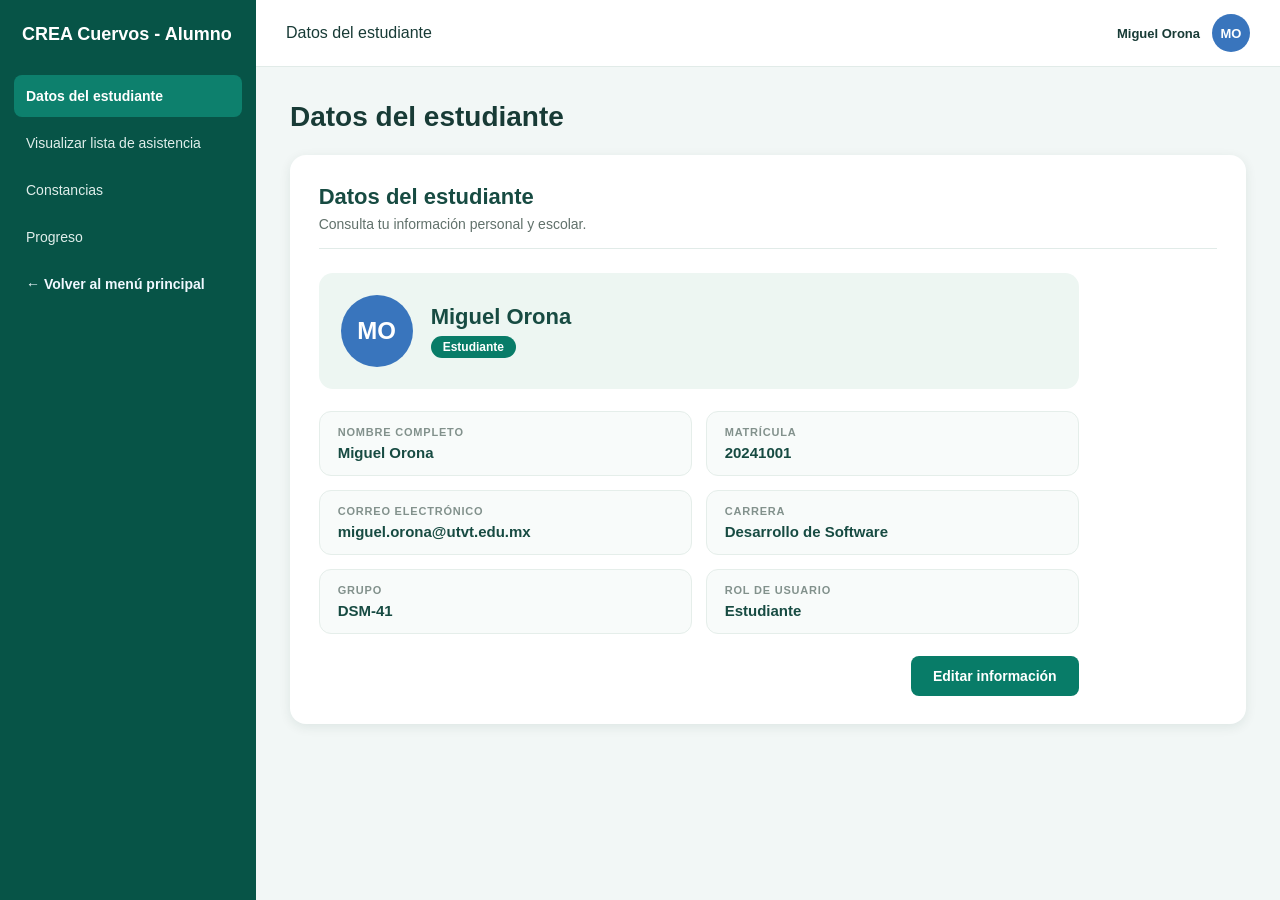
==== alumno.html @ 3f690970 "Division de paginas para informacion y datos" ====
<!doctype html>
<html lang="es">
  <head>
    <meta charset="utf-8"/>
    <meta content="width=device-width, initial-scale=1.0" name="viewport"/>
    <title>CREA Cuervos - Estudiante</title>
    <link href="style.css" rel="stylesheet"/>
  </head>
  <body>
    <div class="contenedor">
      <aside class="sidebar">
        <div class="logo">
          <span>CREA Cuervos - Alumno</span>
        </div>
        <nav>
          <a class="opcion activa" data-titulo="Datos de usuario" href="#">Datos del estudiante</a>
          <a class="opcion" data-titulo="Visualizar lista de asistencia" href="#">Visualizar lista de asistencia</a>
          <details>
            <summary>Constancias</summary>
            <div class="subopciones">
              <a class="opcion" data-titulo="Ver mis constancias" href="#">Ver mis constancias</a>
            </div>
          </details>
          <details>
            <summary>Progreso</summary>
            <div class="subopciones">
              <a class="opcion" data-titulo="Taller actual y avance" href="#">Taller actual y avance</a>
            </div>
          </details>
          <details>
            <summary><a style="text-decoration: none; color: aliceblue;" href="indexMenu.html"><b>← Volver al menú principal</b> </a></summary>
          </details>
          
        </nav>
      </aside>
      <main class="principal">
        <header class="barra-superior">
          <span id="seccion">Datos del estudiante</span>
          <div class="usuario">
            <span>Miguel Orona</span>
            <div class="avatar">MO</div>
          </div>
        </header>
        <section class="contenido">
          <h1 id="titulo">Datos del estudiante</h1>
          <div class="tarjeta" id="tarjeta-datos-de-usuario" style="display: block;">
            <div class="encabezado-tarjeta">
              <h2>Datos del estudiante</h2>
              <p>Consulta tu información personal y escolar.</p>
            </div>
            <div class="perfil-usuario">
              <div class="perfil-encabezado">
                <div class="avatar-usuario">MO</div>
                <div>
                  <h3>Miguel Orona</h3>
                  <span>Estudiante</span>
                </div>
              </div>
              <div class="datos-usuario">
                <div class="dato">
                  <label>Nombre completo</label>
                  <p>Miguel Orona</p>
                </div>
                <div class="dato">
                  <label>Matrícula</label>
                  <p>20241001</p>
                </div>
                <div class="dato">
                  <label>Correo electrónico</label>
                  <p>miguel.orona@utvt.edu.mx</p>
                </div>
                <div class="dato">
                  <label>Carrera</label>
                  <p>Desarrollo de Software</p>
                </div>
                <div class="dato">
                  <label>Grupo</label>
                  <p>DSM-41</p>
                </div>
                <div class="dato">
                  <label>Rol de usuario</label>
                  <p>Estudiante</p>
                </div>
              </div>
              <div class="acciones-perfil">
                <button class="btn-editar-perfil">Editar información</button>
              </div>
            </div>
          </div>
          <div class="tarjeta" id="tarjeta-visualizar-lista-de-asistencia" style="display: none;">
            <div class="encabezado-tarjeta">
              <h2>Mi asistencia</h2>
              <p>Consulta tu registro de asistencia al taller.</p>
            </div>
            <div class="resumen-asistencia">
              <div>
                <span>Asistencia general</span>
                <strong>85%</strong>
              </div>
              <div class="barra-progreso">
                <div style="width: 85%"></div>
              </div>
              <small>17 de 20 sesiones asistidas</small>
            </div>
            <h3>Registro de asistencia</h3>
            <div class="tabla-contenedor">
              <table class="tabla-estudiante">
                <thead>
                  <tr>
                    <th>Fecha</th>
                    <th>Estado</th>
                    <th>Porcentaje</th>
                  </tr>
                </thead>
                <tbody>
                  <tr>
                    <td>05/10/2026</td>
                    <td><span class="estado presente">Presente</span></td>
                    <td>100%</td>
                  </tr>
                  <tr>
                    <td>08/10/2026</td>
                    <td><span class="estado presente">Presente</span></td>
                    <td>100%</td>
                  </tr>
                  <tr>
                    <td>12/10/2026</td>
                    <td><span class="estado ausente">Ausente</span></td>
                    <td>0%</td>
                  </tr>
                  <tr>
                    <td>15/10/2026</td>
                    <td><span class="estado presente">Presente</span></td>
                    <td>100%</td>
                  </tr>
                  <tr>
                    <td>19/10/2026</td>
                    <td><span class="estado presente">Presente</span></td>
                    <td>100%</td>
                  </tr>
                </tbody>
              </table>
            </div>
          </div>
          <div class="tarjeta" id="tarjeta-ver-mis-constancias" style="display: none;">
            <div class="encabezado-tarjeta">
              <h2>Mis constancias</h2>
              <p>Consulta y gestiona las constancias que has obtenido.</p>
            </div>
            <div class="tabla-contenedor">
              <table class="tabla-estudiante">
                <thead>
                  <tr>
                    <th>Constancia</th>
                    <th>Cuatrimestre</th>
                    <th>Fecha de emisión</th>
                    <th>Acciones</th>
                  </tr>
                </thead>
                <tbody>
                  <tr>
                    <td>Introducción a la música</td>
                    <td>Primero</td>
                    <td>Marzo 2026</td>
                    <td>
                      <div class="acciones-constancia">
                        <button class="btn-ver" onclick="verConstancia('Introducción a la música', 'Primero', 'Marzo 2026')">
                          Ver
                        </button>
                        <button class="btn-imprimir" onclick="imprimirConstancia('Introducción a la música', 'Primero', 'Marzo 2026')">
                          Imprimir
                        </button>
                      </div>
                    </td>
                  </tr>
                  <tr>
                    <td>Fundamentos del dibujo</td>
                    <td>Primero</td>
                    <td>Abril 2026</td>
                    <td>
                      <div class="acciones-constancia">
                        <button class="btn-ver" onclick="verConstancia('Fundamentos del dibujo', 'Primero', 'Abril 2026')">
                          Ver
                        </button>
                        <button class="btn-imprimir" onclick="imprimirConstancia('Fundamentos del dibujo', 'Primero', 'Abril 2026')">
                          Imprimir
                        </button>
                      </div>
                    </td>
                  </tr>
                  <tr>
                    <td>Fotografía básica</td>
                    <td>Segundo</td>
                    <td>Agosto 2026</td>
                    <td>
                      <div class="acciones-constancia">
                        <button class="btn-ver" onclick="verConstancia('Fotografía básica', 'Segundo', 'Agosto 2026')">
                          Ver
                        </button>
                        <button class="btn-imprimir" onclick="imprimirConstancia('Fotografía básica', 'Segundo', 'Agosto 2026')">
                          Imprimir
                        </button>
                      </div>
                    </td>
                  </tr>
                </tbody>
              </table>
            </div>
          </div>
          <div class="tarjeta" id="tarjeta-taller-actual-y-avance" style="display: none;">
            <div class="encabezado-tarjeta">
              <h2>Mi taller y progreso</h2>
              <p>Consulta la información y el avance de tu taller actual.</p>
            </div>
            <div class="grid-progreso">
              <!-- TARJETA DEL TALLER -->
              <div class="tarjeta-progreso taller-principal">
                <div class="icono-progreso">🎨</div>
                <span class="etiqueta-taller">TALLER ACTUAL</span>
                <h3>Diseño y dibujo artístico</h3>
                <span class="estado presente">Inscrito</span>
              </div>
              <!-- TARJETA DEL INSTRUCTOR -->
              <div class="tarjeta-progreso">
                <div class="icono-progreso">👩‍🏫</div>
                <h3>Instructor</h3>
                <p>María González</p>
                <small>Responsable del taller</small>
              </div>
              <!-- TARJETA DEL HORARIO -->
              <div class="tarjeta-progreso">
                <div class="icono-progreso">🕒</div>
                <h3>Horario</h3>
                <p>Lunes y miércoles</p>
                <small>10:00 AM - 12:00 PM</small>
              </div>
              <!-- TARJETA DEL PERIODO -->
              <div class="tarjeta-progreso">
                <div class="icono-progreso">📅</div>
                <h3>Periodo</h3>
                <p>Septiembre - Diciembre</p>
                <small>2026</small>
              </div>
              <!-- TARJETA DE ASISTENCIA -->
              <div class="tarjeta-progreso tarjeta-asistencia">
                <div class="icono-progreso">📊</div>
                <h3>Porcentaje de asistencia</h3>
                <div class="porcentaje-grande">85%</div>
                <div class="barra-progreso">
                  <div style="width: 85%"></div>
                </div>
                <small>17 de 20 sesiones asistidas</small>
              </div>
              <!-- TARJETA DEL PROYECTO -->
              <div class="tarjeta-progreso tarjeta-proyecto">
                <div class="icono-progreso">📁</div>
                <h3>Proyecto final</h3>
                <p>Es necesario entregar un proyecto final para concluir el taller.</p>
                <span class="estado pendiente">Pendiente de entrega</span>
              </div>
            </div>
          </div>
        </section>
      </main>
    </div>
    <script>
      const opciones = document.querySelectorAll(".opcion");
      const titulo = document.getElementById("titulo");
      const seccion = document.getElementById("seccion");
      const tarjetas = document.querySelectorAll(".tarjeta");
      // convertir nombre de la seccion en un id para las tarjetas
      function convertirASlug(texto) {
        return texto
          .toLowerCase() // minusculas
          .normalize("NFD") // quitar acento
          .replace(/[\u0300-\u036f]/g, "") // quitar acento
          .replace(/[^a-z0-9]+/g, "-") // cambiar espacios por guiones
          .replace(/^-|-$/g, ""); // eliminar guion al final
      }
      // Detectar seleccion
      opciones.forEach((opcion) => {
        opcion.addEventListener("click", function (event) {
          event.preventDefault();
          // encontrar tarjeta seleccionada
          const nombre = this.dataset.titulo;
          const idTarjeta = "tarjeta-" + convertirASlug(nombre);
          // cambiar titulo a la tarjeta seleccionada
          titulo.textContent = nombre;
          seccion.textContent = nombre;
          // oculta todas las tarjetas
          tarjetas.forEach((tarjeta) => {
            tarjeta.style.display = "none";
          });
          // muestra solo la tarjeta seleccionada
          const tarjetaSeleccionada = document.getElementById(idTarjeta);
          if (tarjetaSeleccionada) {
            tarjetaSeleccionada.style.display = "block";
          }
          // cambiar color a la tarjeta seleccionada
          opciones.forEach((elemento) => elemento.classList.remove("activa"));
          this.classList.add("activa");
        });
      });
    </script>
  </body>
</html>
---- style.css ----
* {
      box-sizing: border-box;
      margin: 0;
      padding: 0;
      font-family: Arial, Helvetica, sans-serif;
    }
    body {
      background: #f2f7f6;
      color: #183b36;
    }
    .contenedor {
      display: flex;
      min-height: 100vh;
    }
    /* mnuu */
    .sidebar {
      width: 256px;
      min-height: 100vh;
      background: #075447;
      color: white;
      padding: 20px 14px;
    }
    .logo {
      display: flex;
      align-items: center;
      gap: 12px;
      padding: 4px 8px 30px;
      font-size: 18px;
      font-weight: bold;
    }  
    nav {
      display: flex;
      flex-direction: column;
      gap: 5px;
    }
    .opcion, summary {
      display: block;
      width: 100%;
      padding: 13px 12px;
      border: none;
      border-radius: 8px;
      background: transparent;
      color: #e0eeeb;
      text-align: left;
      text-decoration: none;
      font-size: 14px;
      cursor: pointer;
      list-style: none;
    }
    summary::-webkit-details-marker {
      display: none;
    }
    .opcion:hover, summary:hover {
      background: #0d806d;
      color: white;
    }
    .opcion.activa {
      background: #0d806d;
      color: white;
      font-weight: bold;
    }
    .subopciones {
      margin-left: 15px;
      padding-left: 8px;
      border-left: 1px solid #5a8c81;
    }
    .subopciones .opcion,
    .subopciones summary {
      padding: 10px;
      font-size: 13px;
    }
    /* area principal */
    .principal {
      flex: 1;
      min-width: 0;
    }
    .barra-superior {
      height: 67px;
      background: white;
      border-bottom: 1px solid #e1ebe8;
      display: flex;
      align-items: center;
      justify-content: space-between;
      padding: 0 30px;
    }
    .usuario {
      display: flex;
      align-items: center;
      gap: 12px;
      font-size: 13px;
      font-weight: bold;
    }
    .avatar {
      width: 38px;
      height: 38px;
      border-radius: 50%;
      background: #3975bd;
      color: white;
      display: flex;
      align-items: center;
      justify-content: center;
    }
    .contenido {
      padding: 34px;
    }
    h1 {
      font-size: 28px;
      margin-bottom: 22px;
    }
    .tarjeta {
      width: 100%;
      min-height: 350px;
      background: white;
      border-radius: 16px;
      box-shadow: 0 3px 12px rgba(15, 55, 48, 0.09);
      padding: 3%;
    }
    /* BOTONES DE CONSTANCIAS */
.acciones-constancia {
  display: flex;
  gap: 8px;
}
.btn-ver,
.btn-imprimir {
  border: none;
  padding: 8px 13px;
  border-radius: 7px;
  cursor: pointer;
  font-size: 12px;
  font-weight: 600;
  transition: 0.2s;
}
.btn-ver {
  background: #e2f2ed;
  color: #087c68;
}
.btn-ver:hover {
  background: #cce9df;
}
.btn-imprimir {
  background: #087c68;
  color: white;
}
.btn-imprimir:hover {
  background: #075b4d;
}
/* TARJETAS DE PROGRESO */
.grid-progreso {
  display: grid;
  grid-template-columns: repeat(2, 1fr);
  gap: 18px;
}
.tarjeta-progreso {
  background: #f8fbfa;
  border: 1px solid #e5eeea;
  border-radius: 13px;
  padding: 22px;
  display: flex;
  flex-direction: column;
  align-items: flex-start;
  gap: 10px;
  transition: 0.2s;
}
.tarjeta-progreso:hover {
  border-color: #a8d4c7;
  transform: translateY(-2px);
}
.icono-progreso {
  background: #e4f2ed;
  width: 43px;
  height: 43px;
  border-radius: 10px;
  display: flex;
  align-items: center;
  justify-content: center;
  font-size: 22px;
}
.tarjeta-progreso h3 {
  color: #174b42;
  font-size: 16px;
  margin: 5px 0;
}
.tarjeta-progreso p {
  color: #465b55;
  font-size: 14px;
  margin: 0;
}
.tarjeta-progreso small {
  color: #82918c;
  font-size: 12px;
}
/* TARJETA PRINCIPAL DEL TALLER */
.taller-principal {
  background: #edf6f2;
}
.taller-principal h3 {
  font-size: 20px;
  margin: 5px 0;
}
.etiqueta-taller {
  font-size: 11px;
  color: #087c68;
  font-weight: bold;
  letter-spacing: 1px;
}
/* TARJETA DE ASISTENCIA */
.tarjeta-asistencia {
  background: #f3f8f6;
}
.porcentaje-grande {
  font-size: 35px;
  font-weight: bold;
  color: #087c68;
}
/* TARJETA DE PROYECTO */
.tarjeta-proyecto {
  background: #fffaf1;
  border-color: #f1e7d5;
}
.tarjeta-proyecto .icono-progreso {
  background: #fff0d7;
}
.contenedor-eventos {
    display: grid;
    grid-template-columns: repeat(2, 1fr);
    gap: 20px;
    margin-top: 25px;
}
.tarjeta-evento {
    background: #ffffff;
    border: 1px solid #e2ebe7;
    border-radius: 12px;
    padding: 22px;
    box-shadow: 0 2px 6px rgba(0, 0, 0, 0.04);
}
.categoria-evento {
    display: inline-block;
    color: #26745f;
    background: #e8f4ef;
    padding: 6px 12px;
    border-radius: 20px;
    font-size: 12px;
    font-weight: 600;
}
.tarjeta-evento h3 {
    color: #174b42;
    margin: 15px 0 10px;
    font-size: 18px;
}
.tarjeta-evento p {
    color: #61716b;
    font-size: 14px;
    line-height: 1.5;
    margin-bottom: 18px;
}
.datos-evento {
    display: flex;
    flex-direction: column;
    gap: 8px;
    color: #52645d;
    font-size: 13px;
    margin-bottom: 18px;
}
.tipo-publicacion {
    display: inline-block;
    padding: 5px 12px;
    border-radius: 15px;
    font-size: 12px;
    font-weight: 600;
}
.tipo-publicacion.evento {
    background: #e4efff;
    color: #3264a0;
}
.tipo-publicacion.aviso {
    background: #fff2d9;
    color: #986b1c;
}
#tarjeta-inicio {
  text-align: center;
  padding: 50px 5%;
}
#tarjeta-inicio > h1 {
  font-size: 40px;
  letter-spacing: 2px;
  color: #075447;
  margin-bottom: 8px;
}
#tarjeta-inicio > p {
  font-size: 16px;
  color: #61716b;
  margin-bottom: 34px;
}
#tarjeta-inicio section {
  max-width: 640px;
  margin: 0 auto;
  padding-top: 28px;
  border-top: 1px solid #e1ebe8;
}
#tarjeta-inicio h2 {
  font-size: 22px;
  color: #174b42;
  margin-bottom: 12px;
}
#tarjeta-inicio section p {
  line-height: 1.6;
  color: #465b55;
  margin-bottom: 24px;
}
#tarjeta-inicio a {
  color: #087c68;
  font-weight: 600;
  text-decoration: none;
  border-bottom: 2px solid #a8d4c7;
}
.encabezado-tarjeta {
  margin-bottom: 24px;
  padding-bottom: 16px;
  border-bottom: 1px solid #e1ebe8;
}
.encabezado-tarjeta h2 {
  font-size: 22px;
  color: #174b42;
  margin-bottom: 6px;
}
.encabezado-tarjeta p {
  font-size: 14px;
  color: #61716b;
}
.seccion-texto {
  margin-bottom: 34px;
}
.seccion-texto:last-child {
  margin-bottom: 0;
}
.seccion-texto h2 {
  font-size: 22px;
  color: #174b42;
  margin-bottom: 14px;
}
.texto-destacado {
  font-size: 16px;
  line-height: 1.7;
  color: #465b55;
  padding: 18px 22px;
  background: #edf6f2;
  border-left: 4px solid #087c68;
  border-radius: 0 12px 12px 0;
}
.seccion-texto .texto-destacado:not(:last-child) {
  margin-bottom: 26px;
}
.grid-texto {
  display: grid;
  grid-template-columns: repeat(2,1fr);
  gap: 18px;
}
.grid-talleres {
  display: grid;
  grid-template-columns: repeat(auto-fit,minmax(200px,1fr));
  gap: 16px;
}
.bloque-texto {
  background: #f8fbfa;
  border: 1px solid #e5eeea;
  border-radius: 13px;
  padding: 22px;
  transition: .2s;
}
.bloque-texto:hover {
  border-color: #a8d4c7;
}
.bloque-texto h3 {
  font-size: 17px;
  color: #087c68;
  margin-bottom: 10px;
}
.bloque-texto p {
  font-size: 14px;
  line-height: 1.6;
  color: #465b55;
}
.bloque-texto p + p {
  margin-top: 10px;
}
.botones-acceso {
  display: flex;
  gap: 10px;
  margin-top: 20px;
  flex-wrap: wrap;
}
.btn-registro,
.btn-login {
  flex: 1;
  text-align: center;
  text-decoration: none;
  padding: 11px 16px;
  border-radius: 8px;
  font-size: 14px;
  font-weight: 600;
  transition: 0.2s;
}
.btn-registro {
  background: #087c68;
  color: white;
}
.btn-registro:hover {
  background: #075b4d;
}
.btn-login {
  background: #e2f2ed;
  color: #087c68;
}
.btn-login:hover {
  background: #cce9df;
}
.tabla-contenedor {
  width: 100%;
  overflow-x: auto;
  border: 1px solid #e5eeea;
  border-radius: 12px;
}
.tabla-estudiante,
.tabla-horarios {
  width: 100%;
  border-collapse: collapse;
  font-size: 14px;
}
.tabla-estudiante th,
.tabla-horarios th {
  background: #f3f8f6;
  color: #174b42;
  text-align: left;
  font-size: 12px;
  text-transform: uppercase;
  letter-spacing: 0.5px;
  padding: 13px 16px;
  white-space: nowrap;
}
.tabla-estudiante td,
.tabla-horarios td {
  padding: 14px 16px;
  border-top: 1px solid #e5eeea;
  color: #465b55;
  vertical-align: middle;
}
.tabla-estudiante tbody tr:hover,
.tabla-horarios tbody tr:hover {
  background: #f8fbfa;
}
.estado {
  display: inline-block;
  padding: 5px 12px;
  border-radius: 15px;
  font-size: 12px;
  font-weight: 600;
}
.estado.presente {
  background: #e2f2ed;
  color: #087c68;
}
.estado.ausente {
  background: #fde6e4;
  color: #b3382e;
}
.estado.pendiente {
  background: #fff2d9;
  color: #986b1c;
}
.barra-progreso {
  width: 100%;
  height: 10px;
  background: #e0ece8;
  border-radius: 10px;
  overflow: hidden;
}
.barra-progreso div {
  height: 100%;
  background: #087c68;
  border-radius: 10px;
}
.seccion-horarios {
  margin-bottom: 28px;
}
.titulo-horario {
  font-size: 17px;
  color: #174b42;
  margin-bottom: 12px;
  padding-left: 10px;
  border-left: 4px solid #087c68;
}
.tabla-horarios td:first-child {
  color: #174b42;
  white-space: nowrap;
}
.tabla-horarios td:nth-child(2) {
  min-width: 190px;
}
.tabla-horarios th:nth-child(n+3),
.tabla-horarios td:nth-child(n+3) {
  text-align: center;
}
.tabla-horarios td:nth-child(n+3) {
  white-space: nowrap;
  font-size: 13px;
}
.ubicacion {
  display: block;
  width: fit-content;
  margin: 0 auto 3px;
  padding: 2px 8px;
  border-radius: 6px;
  background: #e2f2ed;
  color: #087c68;
  font-size: 10px;
  font-weight: bold;
  text-transform: uppercase;
  letter-spacing: 0.5px;
}
.ubicacion:not(:first-child) {
  margin-top: 8px;
}
.tabla-inscripcion td:nth-child(2) {
  font-weight: 600;
  color: #26745f;
}
.tabla-inscripcion td:nth-child(5) {
  font-size: 13px;
  color: #82918c;
}
.btn-registrarse,
.btn-principal,
.btn-editar-perfil {
  border: none;
  background: #087c68;
  color: white;
  border-radius: 8px;
  font-weight: 600;
  cursor: pointer;
  transition: 0.2s;
}
.btn-registrarse {
  padding: 8px 14px;
  font-size: 12px;
  border-radius: 7px;
}
.btn-principal,
.btn-editar-perfil {
  padding: 12px 22px;
  font-size: 14px;
}
.btn-registrarse:hover,
.btn-principal:hover,
.btn-editar-perfil:hover {
  background: #075b4d;
}
.perfil-usuario {
  max-width: 760px;
}
.perfil-encabezado {
  display: flex;
  align-items: center;
  gap: 18px;
  padding: 22px;
  background: #edf6f2;
  border-radius: 14px;
  margin-bottom: 22px;
}
.avatar-usuario {
  width: 72px;
  height: 72px;
  flex: none;
  border-radius: 50%;
  background: #3975bd;
  color: white;
  display: flex;
  align-items: center;
  justify-content: center;
  font-size: 24px;
  font-weight: bold;
}
.perfil-encabezado h3 {
  font-size: 22px;
  color: #174b42;
  margin-bottom: 6px;
}
.perfil-encabezado span {
  display: inline-block;
  background: #087c68;
  color: white;
  font-size: 12px;
  font-weight: 600;
  padding: 4px 12px;
  border-radius: 15px;
}
.datos-usuario {
  display: grid;
  grid-template-columns: repeat(2,1fr);
  gap: 14px;
}
.dato {
  background: #f8fbfa;
  border: 1px solid #e5eeea;
  border-radius: 12px;
  padding: 14px 18px;
}
.dato label {
  display: block;
  font-size: 11px;
  font-weight: bold;
  color: #82918c;
  text-transform: uppercase;
  letter-spacing: 0.8px;
  margin-bottom: 6px;
}
.dato p {
  font-size: 15px;
  font-weight: 600;
  color: #174b42;
}
.acciones-perfil {
  display: flex;
  justify-content: flex-end;
  margin-top: 22px;
}
.btn-subir-constancia {
  display: inline-flex;
  align-items: center;
  gap: 6px;
  border: none;
  background: #e2f2ed;
  color: #087c68;
  padding: 8px 13px;
  border-radius: 7px;
  font-size: 12px;
  font-weight: 600;
  cursor: pointer;
  transition: 0.2s;
}
.btn-subir-constancia:hover {
  background: #cce9df;
}
.btn-subir-constancia span {
  font-size: 14px;
  font-weight: bold;
}
.informacion-asistencia {
  display: flex;
  flex-wrap: wrap;
  gap: 16px;
  margin-bottom: 20px;
}
.informacion-asistencia > div {
  flex: 1;
  min-width: 220px;
  background: #f8fbfa;
  border: 1px solid #e5eeea;
  border-radius: 12px;
  padding: 14px 20px;
}
.informacion-asistencia span {
  display: block;
  font-size: 11px;
  font-weight: bold;
  color: #82918c;
  text-transform: uppercase;
  letter-spacing: 0.8px;
  margin-bottom: 6px;
}
.informacion-asistencia strong {
  font-size: 16px;
  color: #174b42;
}
.informacion-asistencia input {
  padding: 6px 10px;
  border: 1px solid #d3e2dd;
  border-radius: 8px;
  font-size: 14px;
  color: #174b42;
  background: white;
}
.tabla-control th:nth-child(n+2),
.tabla-control td:nth-child(n+2) {
  text-align: center;
}
.tabla-control input {
  width: 18px;
  height: 18px;
  accent-color: #087c68;
  cursor: pointer;
}
.formulario {
  display: flex;
  flex-direction: column;
  gap: 8px;
  max-width: 640px;
}
.formulario label {
  font-size: 13px;
  font-weight: bold;
  color: #174b42;
  margin-top: 8px;
}
.formulario input,
.formulario textarea,
.formulario select {
  width: 100%;
  padding: 12px 14px;
  border: 1px solid #d3e2dd;
  border-radius: 9px;
  font-size: 14px;
  color: #183b36;
  background: #f8fbfa;
  outline: none;
  transition: 0.2s;
}
.formulario input:focus,
.formulario textarea:focus,
.formulario select:focus {
  border-color: #087c68;
  background: white;
  box-shadow: 0 0 0 3px rgba(8,124,104,0.12);
}
.formulario textarea {
  resize: vertical;
}
.acciones-formulario {
  display: flex;
  justify-content: flex-end;
  margin-top: 18px;
}
.formulario .acciones-formulario {
  margin-top: 10px;
}
.panel-decision {
  margin-top: 26px;
  padding: 22px;
  background: #f8fbfa;
  border: 1px solid #e5eeea;
  border-radius: 14px;
}
.panel-decision h3 {
  font-size: 17px;
  color: #174b42;
  margin-bottom: 6px;
}
.resumen-asistencia {
  display: flex;
  flex-direction: column;
  gap: 12px;
  background: #f3f8f6;
  border: 1px solid #e5eeea;
  border-radius: 14px;
  padding: 22px;
  margin-bottom: 26px;
}
.resumen-asistencia > div:first-child {
  display: flex;
  justify-content: space-between;
  align-items: center;
}
.resumen-asistencia span {
  font-size: 14px;
  font-weight: 600;
  color: #465b55;
}
.resumen-asistencia strong {
  font-size: 35px;
  color: #087c68;
}
.resumen-asistencia small {
  font-size: 13px;
  color: #82918c;
}
#tarjeta-visualizar-lista-de-asistencia h3 {
  font-size: 17px;
  color: #174b42;
  margin-bottom: 12px;
}
@media (max-width: 900px) {
  .grid-texto,
  .datos-usuario {
    grid-template-columns: 1fr;
  }
}
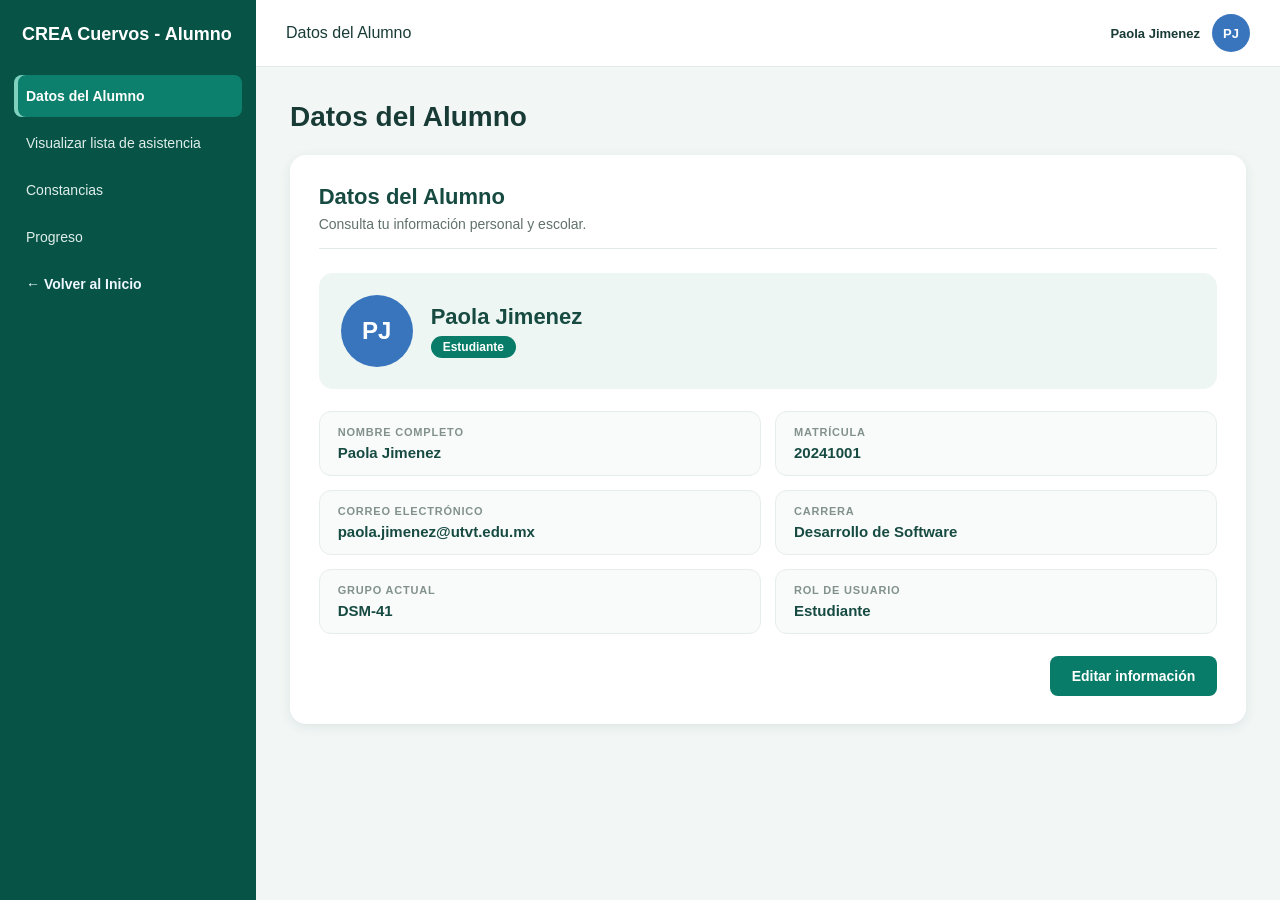
==== commit ceae53fe: "Agregacion de Formularios y Correcion de Acciones de los botones" ====
--- a/alumno.html
+++ b/alumno.html
@@ -1,10 +1,10 @@
 <!doctype html>
 <html lang="es">
   <head>
-    <meta charset="utf-8"/>
-    <meta content="width=device-width, initial-scale=1.0" name="viewport"/>
+    <meta charset="utf-8" />
+    <meta content="width=device-width, initial-scale=1.0" name="viewport" />
     <title>CREA Cuervos - Estudiante</title>
-    <link href="style.css" rel="stylesheet"/>
+    <link href="style.css" rel="stylesheet" />
   </head>
   <body>
     <div class="contenedor">
@@ -13,53 +13,73 @@
           <span>CREA Cuervos - Alumno</span>
         </div>
         <nav>
-          <a class="opcion activa" data-titulo="Datos de usuario" href="#">Datos del estudiante</a>
-          <a class="opcion" data-titulo="Visualizar lista de asistencia" href="#">Visualizar lista de asistencia</a>
+          <a class="opcion activa" data-titulo="Datos de usuario" href="#"
+            >Datos del Alumno</a
+          >
+          <a
+            class="opcion"
+            data-titulo="Visualizar lista de asistencia"
+            href="#"
+            >Visualizar lista de asistencia</a
+          >
           <details>
             <summary>Constancias</summary>
             <div class="subopciones">
-              <a class="opcion" data-titulo="Ver mis constancias" href="#">Ver mis constancias</a>
+              <a class="opcion" data-titulo="Ver mis constancias" href="#"
+                >Ver mis constancias</a
+              >
             </div>
           </details>
           <details>
             <summary>Progreso</summary>
             <div class="subopciones">
-              <a class="opcion" data-titulo="Taller actual y avance" href="#">Taller actual y avance</a>
+              <a class="opcion" data-titulo="Taller actual y avance" href="#"
+                >Taller actual y avance</a
+              >
             </div>
           </details>
           <details>
-            <summary><a style="text-decoration: none; color: aliceblue;" href="indexMenu.html"><b>← Volver al menú principal</b> </a></summary>
+            <summary>
+              <a
+                style="text-decoration: none; color: aliceblue"
+                href="indexMenu.html"
+                ><b>← Volver al Inicio</b>
+              </a>
+            </summary>
           </details>
-          
         </nav>
       </aside>
       <main class="principal">
         <header class="barra-superior">
-          <span id="seccion">Datos del estudiante</span>
+          <span id="seccion">Datos del Alumno</span>
           <div class="usuario">
-            <span>Miguel Orona</span>
-            <div class="avatar">MO</div>
+            <span>Paola Jimenez</span>
+            <div class="avatar">PJ</div>
           </div>
         </header>
         <section class="contenido">
-          <h1 id="titulo">Datos del estudiante</h1>
-          <div class="tarjeta" id="tarjeta-datos-de-usuario" style="display: block;">
+          <h1 id="titulo">Datos del Alumno</h1>
+          <div
+            class="tarjeta"
+            id="tarjeta-datos-de-usuario"
+            style="display: block"
+          >
             <div class="encabezado-tarjeta">
-              <h2>Datos del estudiante</h2>
+              <h2>Datos del Alumno</h2>
               <p>Consulta tu información personal y escolar.</p>
             </div>
             <div class="perfil-usuario">
               <div class="perfil-encabezado">
-                <div class="avatar-usuario">MO</div>
+                <div class="avatar-usuario">PJ</div>
                 <div>
-                  <h3>Miguel Orona</h3>
+                  <h3>Paola Jimenez</h3>
                   <span>Estudiante</span>
                 </div>
               </div>
               <div class="datos-usuario">
                 <div class="dato">
                   <label>Nombre completo</label>
-                  <p>Miguel Orona</p>
+                  <p>Paola Jimenez</p>
                 </div>
                 <div class="dato">
                   <label>Matrícula</label>
@@ -67,14 +87,14 @@
                 </div>
                 <div class="dato">
                   <label>Correo electrónico</label>
-                  <p>miguel.orona@utvt.edu.mx</p>
+                  <p>paola.jimenez@utvt.edu.mx</p>
                 </div>
                 <div class="dato">
                   <label>Carrera</label>
                   <p>Desarrollo de Software</p>
                 </div>
                 <div class="dato">
-                  <label>Grupo</label>
+                  <label>Grupo Actual</label>
                   <p>DSM-41</p>
                 </div>
                 <div class="dato">
@@ -83,11 +103,21 @@
                 </div>
               </div>
               <div class="acciones-perfil">
-                <button class="btn-editar-perfil">Editar información</button>
-              </div>
-            </div>
-          </div>
-          <div class="tarjeta" id="tarjeta-visualizar-lista-de-asistencia" style="display: none;">
+                <button
+                  type="button"
+                  class="btn-principal"
+                  id="abrir-editar-informacion"
+                >
+                  Editar información
+                </button>
+              </div>
+            </div>
+          </div>
+          <div
+            class="tarjeta"
+            id="tarjeta-visualizar-lista-de-asistencia"
+            style="display: none"
+          >
             <div class="encabezado-tarjeta">
               <h2>Mi asistencia</h2>
               <p>Consulta tu registro de asistencia al taller.</p>
@@ -142,7 +172,93 @@
               </table>
             </div>
           </div>
-          <div class="tarjeta" id="tarjeta-ver-mis-constancias" style="display: none;">
+
+          <!-- TARJETA SUPERPUESTA: EDITAR INFORMACIÓN -->
+
+          <div id="tarjeta-editar-informacion" class="tarjeta-superpuesta">
+            <div class="contenido-superpuesto">
+              <div class="encabezado-superpuesto">
+                <h2>Editar información</h2>
+
+                <button
+                  type="button"
+                  id="cerrar-editar-informacion"
+                  class="btn-cerrar-superpuesto"
+                >
+                  ✕ Cerrar
+                </button>
+              </div>
+
+              <form id="formulario-editar-informacion" class="formulario">
+                <p style="color: #718780; font-size: 14px; margin: 0">
+                  Actualiza tu correo electrónico y el grupo al que perteneces.
+                  Los demás datos de tu perfil no se pueden modificar.
+                </p>
+
+                <!-- Correo electrónico -->
+                <label for="editar-correo"> Correo electrónico </label>
+
+                <input
+                  type="email"
+                  id="editar-correo"
+                  value="paola.jimenez@utvtol.edu.mx"
+                  placeholder="Ingresa tu correo electrónico"
+                  required
+                />
+
+                <label for="editar-carrera"> Carrera </label>
+
+                <select id="editar-carrera" required>
+                  <option value="">Selecciona tu carrera</option>
+                  <option value="Paramedico" selected>Paramédico</option>
+                  <option value="Infraestructura de Redes">
+                    Infraestructura de Redes
+                  </option>
+                  <option value="Mecatronica">Mecatrónica</option>
+                  <option value="Procesos Productivos">
+                    Procesos Productivos
+                  </option>
+                </select>
+
+                <!-- Grupo actual -->
+                <label for="editar-grupo"> Grupo actual </label>
+
+                <select id="editar-grupo" required>
+                  <option value="">Selecciona tu grupo</option>
+                  <option value="DSM-41" selected>DSM-41</option>
+                  <option value="DSM-42">DSM-42</option>
+                  <option value="DSM-43">DSM-43</option>
+                  <option value="DSM-44">DSM-44</option>
+                </select>
+
+                <!-- Botón guardar -->
+                <div class="acciones-superpuestas">
+                  <button type="submit" class="btn-principal">
+                    Guardar cambios
+                  </button>
+                </div>
+
+                <!-- Mensaje de confirmación -->
+                <p
+                  id="mensaje-editar-informacion"
+                  style="
+                    display: none;
+                    font-size: 20px;
+                    font-weight: bold;
+                    font-style: italic;
+                  "
+                  class="categoria-evento"
+                >
+                  Información actualizada correctamente. ✔
+                </p>
+              </form>
+            </div>
+          </div>
+          <div
+            class="tarjeta"
+            id="tarjeta-ver-mis-constancias"
+            style="display: none"
+          >
             <div class="encabezado-tarjeta">
               <h2>Mis constancias</h2>
               <p>Consulta y gestiona las constancias que has obtenido.</p>
@@ -163,51 +279,67 @@
                     <td>Primero</td>
                     <td>Marzo 2026</td>
                     <td>
-                      <div class="acciones-constancia">
-                        <button class="btn-ver" onclick="verConstancia('Introducción a la música', 'Primero', 'Marzo 2026')">
-                          Ver
-                        </button>
-                        <button class="btn-imprimir" onclick="imprimirConstancia('Introducción a la música', 'Primero', 'Marzo 2026')">
-                          Imprimir
-                        </button>
-                      </div>
+                      <button type="button" class="btn-ver ver-mi-constancia">
+                        Ver
+                      </button>
                     </td>
                   </tr>
+
                   <tr>
                     <td>Fundamentos del dibujo</td>
                     <td>Primero</td>
                     <td>Abril 2026</td>
                     <td>
-                      <div class="acciones-constancia">
-                        <button class="btn-ver" onclick="verConstancia('Fundamentos del dibujo', 'Primero', 'Abril 2026')">
-                          Ver
-                        </button>
-                        <button class="btn-imprimir" onclick="imprimirConstancia('Fundamentos del dibujo', 'Primero', 'Abril 2026')">
-                          Imprimir
-                        </button>
-                      </div>
+                      <button type="button" class="btn-ver ver-mi-constancia">
+                        Ver
+                      </button>
                     </td>
                   </tr>
+
                   <tr>
                     <td>Fotografía básica</td>
                     <td>Segundo</td>
                     <td>Agosto 2026</td>
                     <td>
-                      <div class="acciones-constancia">
-                        <button class="btn-ver" onclick="verConstancia('Fotografía básica', 'Segundo', 'Agosto 2026')">
-                          Ver
-                        </button>
-                        <button class="btn-imprimir" onclick="imprimirConstancia('Fotografía básica', 'Segundo', 'Agosto 2026')">
-                          Imprimir
-                        </button>
-                      </div>
+                      <button type="button" class="btn-ver ver-mi-constancia">
+                        Ver
+                      </button>
                     </td>
                   </tr>
                 </tbody>
               </table>
             </div>
           </div>
-          <div class="tarjeta" id="tarjeta-taller-actual-y-avance" style="display: none;">
+
+          <!-- TARJETA SUPERPUESTA: VER MI CONSTANCIA -->
+
+          <div id="visor-mi-constancia" class="tarjeta-superpuesta">
+            <div class="contenido-superpuesto contenido-superpuesto--documento">
+              <div class="encabezado-superpuesto">
+                <h2>Visualización de constancia</h2>
+
+                <button
+                  type="button"
+                  id="cerrar-mi-constancia"
+                  class="btn-cerrar-superpuesto"
+                >
+                  ✕ Cerrar
+                </button>
+              </div>
+
+              <iframe
+                id="pdf-mi-constancia"
+                src="imgs/constacia.pdf"
+                class="documento-superpuesto"
+              >
+              </iframe>
+            </div>
+          </div>
+          <div
+            class="tarjeta"
+            id="tarjeta-taller-actual-y-avance"
+            style="display: none"
+          >
             <div class="encabezado-tarjeta">
               <h2>Mi taller y progreso</h2>
               <p>Consulta la información y el avance de tu taller actual.</p>
@@ -255,7 +387,10 @@
               <div class="tarjeta-progreso tarjeta-proyecto">
                 <div class="icono-progreso">📁</div>
                 <h3>Proyecto final</h3>
-                <p>Es necesario entregar un proyecto final para concluir el taller.</p>
+                <p>
+                  Es necesario entregar un proyecto final para concluir el
+                  taller.
+                </p>
                 <span class="estado pendiente">Pendiente de entrega</span>
               </div>
             </div>
@@ -302,5 +437,70 @@
         });
       });
     </script>
+    <!-- FUNCIONAMIENTO DEL VISOR DE CONSTANCIAS -->
+    <script>
+      const botonesVerConstancia =
+        document.querySelectorAll(".ver-mi-constancia");
+
+      const visorMiConstancia = document.getElementById("visor-mi-constancia");
+
+      const cerrarMiConstancia = document.getElementById(
+        "cerrar-mi-constancia",
+      );
+
+      // Abrir visor de constancia
+      botonesVerConstancia.forEach(function (boton) {
+        boton.addEventListener("click", function () {
+          visorMiConstancia.style.display = "flex";
+        });
+      });
+
+      // Cerrar visor de constancia
+      cerrarMiConstancia.addEventListener("click", function () {
+        visorMiConstancia.style.display = "none";
+      });
+    </script>
+
+    <!-- FUNCIONAMIENTO DE EDITAR INFORMACIÓN -->
+    <script>
+      const abrirEditarInformacion = document.getElementById(
+        "abrir-editar-informacion",
+      );
+
+      const tarjetaEditarInformacion = document.getElementById(
+        "tarjeta-editar-informacion",
+      );
+
+      const cerrarEditarInformacion = document.getElementById(
+        "cerrar-editar-informacion",
+      );
+
+      const formularioEditarInformacion = document.getElementById(
+        "formulario-editar-informacion",
+      );
+
+      const mensajeEditarInformacion = document.getElementById(
+        "mensaje-editar-informacion",
+      );
+
+      // Abrir tarjeta
+      abrirEditarInformacion.addEventListener("click", function () {
+        mensajeEditarInformacion.style.display = "none";
+
+        tarjetaEditarInformacion.style.display = "flex";
+      });
+
+      // Cerrar tarjeta
+      cerrarEditarInformacion.addEventListener("click", function () {
+        tarjetaEditarInformacion.style.display = "none";
+      });
+
+      // Guardar cambios
+      formularioEditarInformacion.addEventListener("submit", function (event) {
+        event.preventDefault();
+
+        mensajeEditarInformacion.style.display = "block";
+      });
+    </script>
   </body>
-</html>+</html>
--- a/style.css
+++ b/style.css
@@ -555,7 +555,7 @@
   background: #075b4d;
 }
 .perfil-usuario {
-  max-width: 760px;
+  max-width: 100%;
 }
 .perfil-encabezado {
   display: flex;
@@ -693,7 +693,7 @@
   display: flex;
   flex-direction: column;
   gap: 8px;
-  max-width: 640px;
+  max-width: 100%;
 }
 .formulario label {
   font-size: 13px;
@@ -783,3 +783,460 @@
     grid-template-columns: 1fr;
   }
 }
+
+/* ---------- Logo de la barra lateral ---------- */
+.logo-img {
+  width: 38px;
+  height: 38px;
+  flex: none;
+  border-radius: 50%;
+  object-fit: cover;
+}
+
+/* ---------- Espacio para imagen ----------*/
+.espacio-imagen {
+  position: relative;
+  display: flex;
+  align-items: center;
+  justify-content: center;
+  margin: 0;
+  overflow: hidden;
+  border: 2px dashed #a8d4c7;
+  border-radius: 12px;
+  background: repeating-linear-gradient(135deg, #e8f2ee 0 14px, #f3f8f6 14px 28px);
+  aspect-ratio: 16 / 9;
+}
+.espacio-imagen:has(img) {
+  border-color: transparent;
+}
+.espacio-imagen img {
+  position: absolute;
+  inset: 0;
+  width: 100%;
+  height: 100%;
+  object-fit: cover;
+  transition: transform 0.6s ease;
+}
+.espacio-imagen:hover img {
+  transform: scale(1.06);
+}
+.espacio-imagen figcaption {
+  padding: 10px;
+  text-align: center;
+  font-size: 12px;
+  line-height: 1.5;
+  color: #5b7a72;
+}
+
+.ratio-21-9 { aspect-ratio: 21 / 9; }
+.ratio-16-9 { aspect-ratio: 16 / 9; }
+.ratio-2-1  { aspect-ratio: 2 / 1; }
+.ratio-3-2  { aspect-ratio: 3 / 2; }
+.ratio-4-3  { aspect-ratio: 4 / 3; }
+
+.seccion-texto > .espacio-imagen { margin: 0 0 26px; }
+.bloque-texto > .espacio-imagen { margin-bottom: 14px; }
+.tarjeta-evento > .espacio-imagen { margin-bottom: 16px; }
+
+/* ---------- Portada con carrusel (el momento principal) ---------- */
+.hero {
+  position: relative;
+  isolation: isolate;
+  display: flex;
+  align-items: center;
+  justify-content: center;
+  height: 340px;
+  margin-bottom: 34px;
+  overflow: hidden;
+  border-radius: 16px;
+  background: #075447;
+  color: white;
+}
+.hero::after {
+  content: "";
+  position: absolute;
+  inset: 0;
+  z-index: 1;
+  background: linear-gradient(to top, rgba(7, 84, 71, 0.85), rgba(7, 84, 71, 0.2) 65%);
+}
+.hero .hero-slide {
+  position: absolute;
+  inset: 0;
+  aspect-ratio: auto;
+  border: 0;
+  border-radius: 0;
+  background: linear-gradient(135deg, #075447, #0d806d);
+  opacity: 0;
+  transition: opacity 1.2s ease;
+}
+.hero .hero-slide.activa {
+  opacity: 1;
+}
+.hero .hero-slide figcaption {
+  position: absolute;
+  top: 14px;
+  right: 16px;
+  color: #cfe5df;
+  font-size: 11px;
+}
+.hero .hero-slide:hover img {
+  transform: none;
+}
+.hero .hero-slide.activa img {
+  animation: zoom-lento 9s ease-out both;
+}
+.hero-texto {
+  position: relative;
+  z-index: 2;
+  padding: 0 24px;
+}
+.hero-texto h1 {
+  margin-bottom: 8px;
+  font-size: 44px;
+  letter-spacing: 2px;
+  color: white;
+  animation: titulo-entra 1.1s cubic-bezier(0.2, 0.7, 0.2, 1) backwards;
+}
+.hero-texto p {
+  font-size: 17px;
+  color: #e3f1ed;
+  animation: aparece 1s 0.5s ease backwards;
+}
+
+@keyframes zoom-lento {
+  from { transform: scale(1); }
+  to   { transform: scale(1.08); }
+}
+@keyframes titulo-entra {
+  from { opacity: 0; letter-spacing: 14px; }
+  to   { opacity: 1; letter-spacing: 2px; }
+}
+@keyframes aparece {
+  from { opacity: 0; }
+  to   { opacity: 1; }
+}
+
+/* ---------- Cambio de sección (responde al clic del usuario) ---------- */
+.tarjeta {
+  animation: tarjeta-entra 0.35s ease-out backwards;
+}
+@keyframes tarjeta-entra {
+  from { opacity: 0; transform: translateY(8px); }
+  to   { opacity: 1; transform: none; }
+}
+
+/* Talleres: las tarjetas entran una tras otra */
+.grid-talleres .bloque-texto {
+  animation: tarjeta-entra 0.5s ease-out backwards;
+  transition: transform 0.25s ease, box-shadow 0.25s ease, border-color 0.2s;
+}
+.grid-talleres .bloque-texto:nth-child(1) { animation-delay: 0.05s; }
+.grid-talleres .bloque-texto:nth-child(2) { animation-delay: 0.10s; }
+.grid-talleres .bloque-texto:nth-child(3) { animation-delay: 0.15s; }
+.grid-talleres .bloque-texto:nth-child(4) { animation-delay: 0.20s; }
+.grid-talleres .bloque-texto:nth-child(5) { animation-delay: 0.25s; }
+.grid-talleres .bloque-texto:nth-child(6) { animation-delay: 0.30s; }
+.grid-talleres .bloque-texto:nth-child(7) { animation-delay: 0.35s; }
+.grid-talleres .bloque-texto:nth-child(8) { animation-delay: 0.40s; }
+.grid-talleres .bloque-texto:hover {
+  transform: translateY(-3px);
+  box-shadow: 0 8px 18px rgba(15, 55, 48, 0.12);
+}
+
+/* ---------- Galería de logros ---------- */
+.galeria {
+  display: grid;
+  grid-template-columns: repeat(3, 1fr);
+  gap: 14px;
+  margin-top: 20px;
+}
+
+/* ---------- Menú lateral ---------- */
+.sidebar .opcion,
+.sidebar summary {
+  transition: background 0.2s, padding-left 0.2s;
+}
+.sidebar .opcion:hover {
+  padding-left: 18px;
+}
+.sidebar .opcion.activa {
+  box-shadow: inset 4px 0 0 #7fd1bd;
+}
+details[open] > .subopciones {
+  animation: tarjeta-entra 0.25s ease-out backwards;
+}
+
+/* ---------- Botones ---------- */
+.btn-registrarse:active,
+.btn-registro:active,
+.btn-login:active {
+  transform: scale(0.97);
+}
+
+/* ---------- Foco visible con teclado ---------- */
+.sidebar .opcion:focus-visible,
+.sidebar summary:focus-visible,
+.btn-registrarse:focus-visible,
+.btn-registro:focus-visible,
+.btn-login:focus-visible {
+  outline: 3px solid #7fd1bd;
+  outline-offset: 2px;
+}
+
+/* ---------- Pantallas pequeñas ---------- */
+@media (max-width: 900px) {
+  .galeria { grid-template-columns: 1fr; }
+  .hero { height: 260px; }
+  .hero-texto h1 { font-size: 32px; }
+}
+
+@media (prefers-reduced-motion: reduce) {
+  *, *::before, *::after {
+    animation: none !important;
+    transition: none !important;
+  }
+}
+
+/* ---------- Tarjetas Superpuestas ---------- */
+
+/* ==========================================
+   TARJETAS SUPERPUESTAS REUTILIZABLES
+========================================== */
+
+.tarjeta-superpuesta {
+    display: none;
+    position: fixed;
+    inset: 0;
+    width: 100%;
+    height: 100%;
+    background: rgba(12, 35, 31, 0.65);
+    backdrop-filter: blur(4px);
+    z-index: 1000;
+    justify-content: center;
+    align-items: center;
+    padding: 20px;
+    box-sizing: border-box;
+}
+
+/* Contenedor principal */
+
+.contenido-superpuesto {
+    position: relative;
+    background: #ffffff;
+    width: 90%;
+    max-width: 700px;
+    height: auto;
+    max-height: 90vh;
+    overflow-y: auto;
+    border-radius: 18px;
+    padding: 30px;
+    display: flex;
+    flex-direction: column;
+    box-sizing: border-box;
+    box-shadow: 0 15px 50px rgba(0, 0, 0, 0.22);
+    animation: aparecer-superpuesto 0.25s ease;
+}
+
+/* Animación de entrada */
+
+@keyframes aparecer-superpuesto {
+    from {
+        opacity: 0;
+        transform: translateY(15px) scale(0.98);
+    }
+
+    to {
+        opacity: 1;
+        transform: translateY(0) scale(1);
+    }
+}
+
+/* Encabezado */
+
+.encabezado-superpuesto {
+    display: flex;
+    justify-content: space-between;
+    align-items: center;
+    gap: 15px;
+    padding-bottom: 18px;
+    margin-bottom: 25px;
+    border-bottom: 1px solid #e3eeeb;
+}
+
+.encabezado-superpuesto h2 {
+    margin: 0;
+    color: #164c43;
+    font-size: 25px;
+    font-weight: 700;
+}
+
+/* Botón cerrar */
+
+.btn-cerrar-superpuesto {
+    border: none;
+    background: #e8f4f1;
+    color: #087f68;
+    padding: 10px 16px;
+    border-radius: 9px;
+    cursor: pointer;
+    font-weight: 600;
+    transition: 0.2s;
+}
+
+.btn-cerrar-superpuesto:hover {
+    background: #d2eae3;
+    transform: translateY(-1px);
+}
+
+/* formularios dentro de las Tarjetas */
+
+.contenido-superpuesto .formulario {
+    display: flex;
+    flex-direction: column;
+    gap: 12px;
+    width: 100%;
+}
+
+.contenido-superpuesto .formulario label {
+    color: #294b45;
+    font-size: 14px;
+    font-weight: 600;
+    margin-top: 8px;
+}
+
+.contenido-superpuesto .formulario input:not([type="file"]),
+.contenido-superpuesto .formulario select,
+.contenido-superpuesto .formulario textarea {
+    width: 100%;
+    box-sizing: border-box;
+    padding: 12px 14px;
+    border: 1px solid #d5e3df;
+    border-radius: 9px;
+    background: #f8fbfa;
+    color: #294b45;
+    font-family: inherit;
+    font-size: 14px;
+    outline: none;
+    transition: 0.2s;
+}
+
+.contenido-superpuesto .formulario input:focus,
+.contenido-superpuesto .formulario select:focus,
+.contenido-superpuesto .formulario textarea:focus {
+    border-color: #07866f;
+    background: #ffffff;
+    box-shadow: 0 0 0 3px rgba(7, 134, 111, 0.12);
+}
+
+/* Campo de solo lectura */
+
+.contenido-superpuesto .formulario input[readonly] {
+    background: #edf4f2;
+    color: #52716a;
+    cursor: default;
+}
+
+/* Campo para subir archivos */
+
+.contenido-superpuesto .formulario input[type="file"] {
+    width: 100%;
+    box-sizing: border-box;
+    padding: 12px;
+    border: 1px dashed #9bbdb3;
+    border-radius: 10px;
+    background: #f5faf8;
+    color: #52716a;
+    font-family: inherit;
+    font-size: 13px;
+}
+
+.contenido-superpuesto .formulario input[type="file"]::file-selector-button {
+    border: none;
+    background: #dcefe9;
+    color: #087f68;
+    padding: 9px 14px;
+    border-radius: 7px;
+    margin-right: 12px;
+    cursor: pointer;
+    font-weight: 600;
+}
+
+.contenido-superpuesto .formulario input[type="file"]::file-selector-button:hover {
+    background: #c9e6dc;
+}
+
+/* Botones de acción */
+
+.acciones-superpuestas {
+    display: flex;
+    justify-content: flex-end;
+    gap: 10px;
+    margin-top: 20px;
+}
+
+.acciones-superpuestas .btn-principal {
+    padding: 12px 22px;
+    border-radius: 9px;
+    font-weight: 600;
+    cursor: pointer;
+    transition: 0.2s;
+}
+
+.acciones-superpuestas .btn-principal:hover {
+    transform: translateY(-2px);
+    filter: brightness(1.08);
+}
+
+/* Mensajes */
+
+.contenido-superpuesto .categoria-evento {
+    margin-top: 15px;
+    padding: 12px 15px;
+    border-radius: 9px;
+    background: #e9f6f0;
+    color: #087653;
+}
+
+/* Visor de documentos */
+
+.documento-superpuesto {
+    width: 100%;
+    height: 65vh;
+    min-height: 300px;
+    border: 1px solid #dce7e3;
+    border-radius: 10px;
+}
+
+/* Modificador para ventanas grandes, como el visor PDF */
+
+.contenido-superpuesto--documento {
+    max-width: 900px;
+    height: 90vh;
+}
+
+/* Adaptación a pantallas pequeñas */
+
+@media (max-width: 600px) {
+    .tarjeta-superpuesta {
+        padding: 12px;
+    }
+
+    .contenido-superpuesto {
+        width: 100%;
+        max-height: 95vh;
+        padding: 20px;
+        border-radius: 14px;
+    }
+
+    .encabezado-superpuesto h2 {
+        font-size: 20px;
+    }
+
+    .acciones-superpuestas {
+        flex-direction: column;
+    }
+
+    .acciones-superpuestas button {
+        width: 100%;
+    }
+}
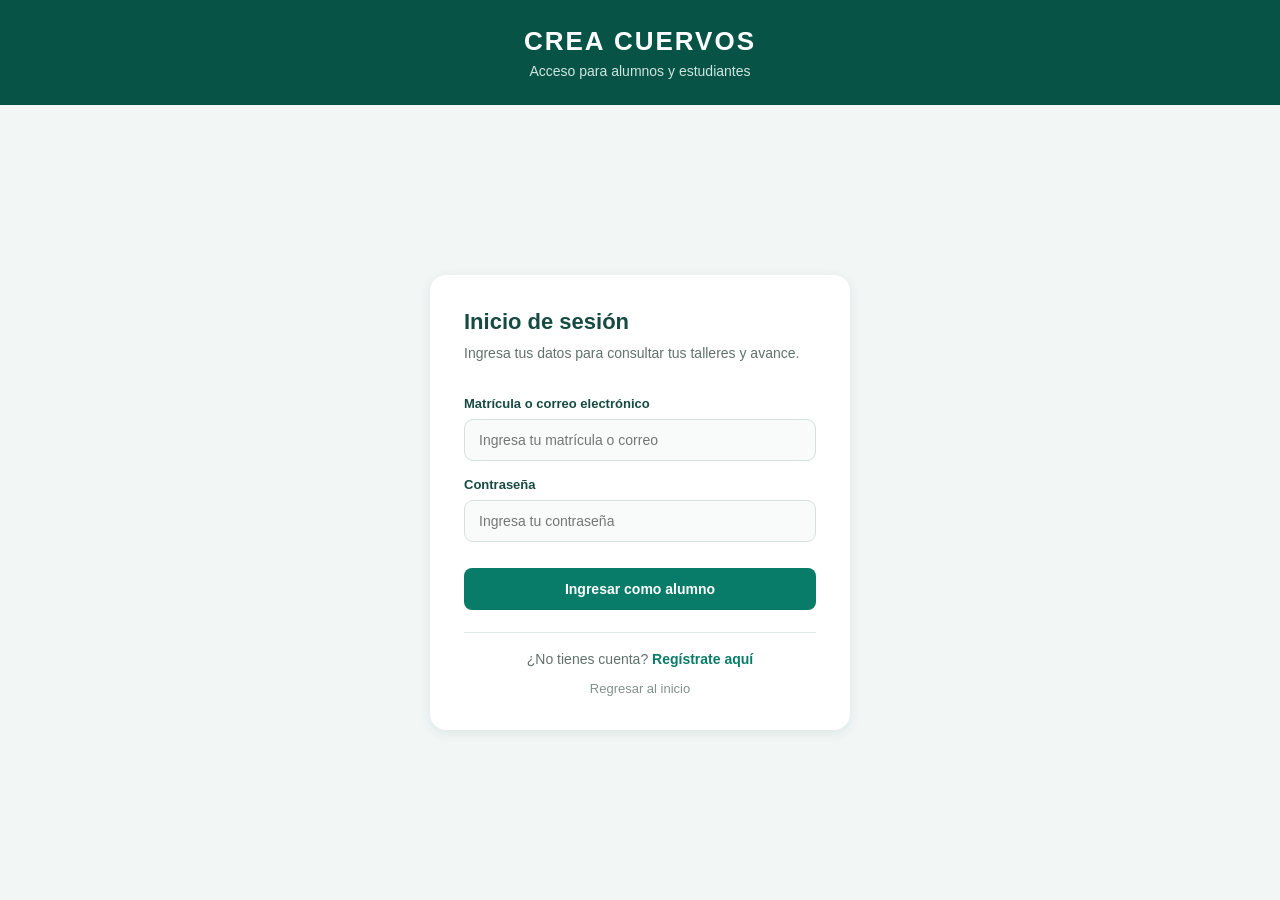
==== commit f619c9fe: "Login Prueba de login" ====
--- a/alumno.html
+++ b/alumno.html
@@ -6,7 +6,7 @@
     <title>CREA Cuervos - Estudiante</title>
     <link href="style.css" rel="stylesheet" />
   </head>
-  <body>
+  <body data-auth-role="alumno">
     <div class="contenedor">
       <aside class="sidebar">
         <div class="logo">
@@ -47,14 +47,15 @@
               </a>
             </summary>
           </details>
+          <a class="opcion" data-titulo="Cerrar sesión" href="indexMenu.html" data-logout>Cerrar sesión</a>
         </nav>
       </aside>
       <main class="principal">
         <header class="barra-superior">
           <span id="seccion">Datos del Alumno</span>
           <div class="usuario">
-            <span>Paola Jimenez</span>
-            <div class="avatar">PJ</div>
+            <span data-auth-name>Alumno</span>
+            <div class="avatar" data-auth-initials>AL</div>
           </div>
         </header>
         <section class="contenido">
@@ -70,24 +71,24 @@
             </div>
             <div class="perfil-usuario">
               <div class="perfil-encabezado">
-                <div class="avatar-usuario">PJ</div>
+                <div class="avatar-usuario" data-auth-initials>AL</div>
                 <div>
-                  <h3>Paola Jimenez</h3>
+                  <h3 data-auth-name>Alumno</h3>
                   <span>Estudiante</span>
                 </div>
               </div>
               <div class="datos-usuario">
                 <div class="dato">
                   <label>Nombre completo</label>
-                  <p>Paola Jimenez</p>
+                  <p data-auth-name>Alumno</p>
                 </div>
                 <div class="dato">
                   <label>Matrícula</label>
-                  <p>20241001</p>
+                  <p data-auth-identifier>-</p>
                 </div>
                 <div class="dato">
                   <label>Correo electrónico</label>
-                  <p>paola.jimenez@utvt.edu.mx</p>
+                  <p data-auth-email>-</p>
                 </div>
                 <div class="dato">
                   <label>Carrera</label>
@@ -502,5 +503,6 @@
         mensajeEditarInformacion.style.display = "block";
       });
     </script>
+    <script src="auth.js"></script>
   </body>
 </html>
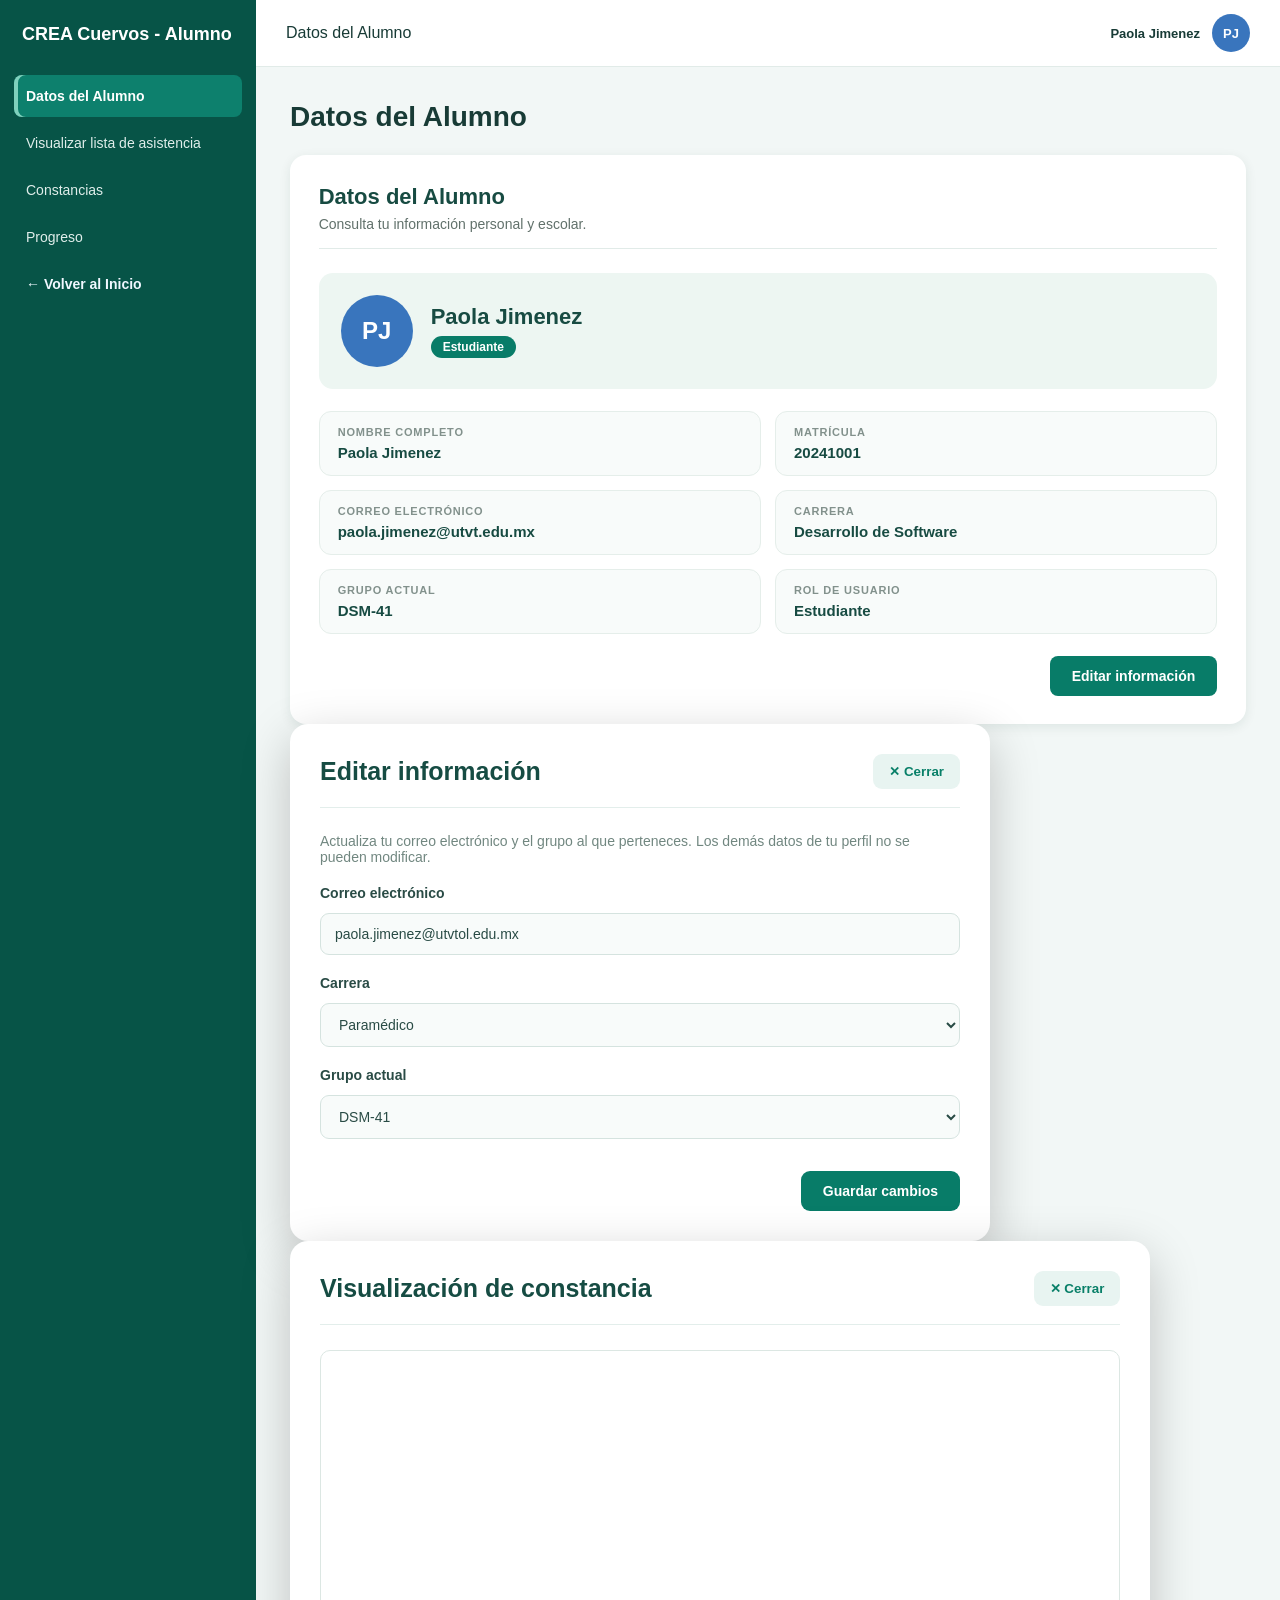
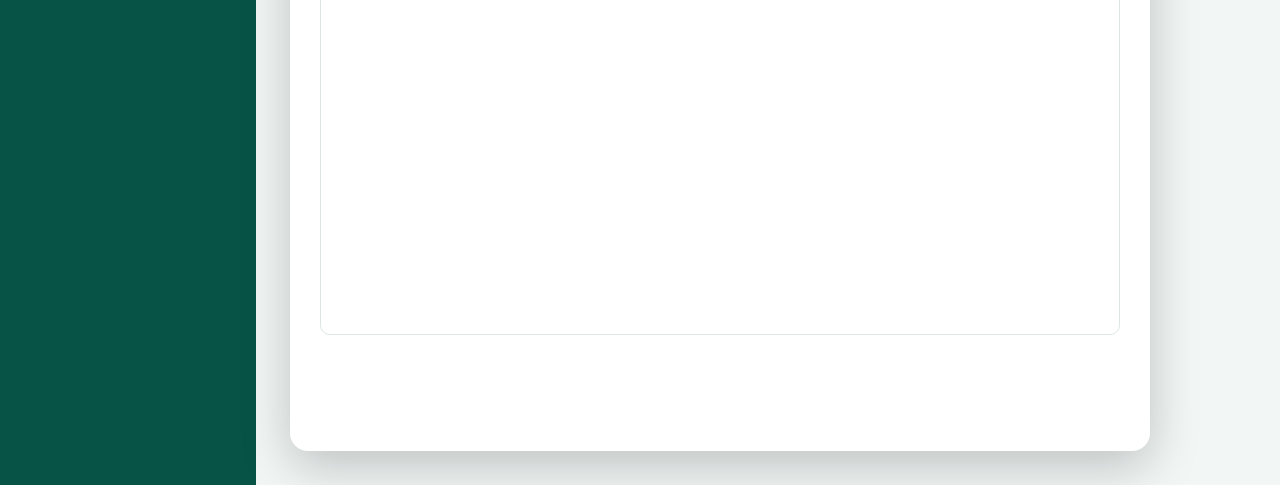
==== commit 23dfbd12: "Add files via upload" ====
--- a/alumno.html
+++ b/alumno.html
@@ -6,7 +6,7 @@
     <title>CREA Cuervos - Estudiante</title>
     <link href="style.css" rel="stylesheet" />
   </head>
-  <body data-auth-role="alumno">
+  <body>
     <div class="contenedor">
       <aside class="sidebar">
         <div class="logo">
@@ -47,15 +47,21 @@
               </a>
             </summary>
           </details>
-          <a class="opcion" data-titulo="Cerrar sesión" href="indexMenu.html" data-logout>Cerrar sesión</a>
         </nav>
       </aside>
       <main class="principal">
         <header class="barra-superior">
-          <span id="seccion">Datos del Alumno</span>
+          <div class="barra-superior-izquierda">
+            <button class="menu-toggle" type="button" aria-expanded="false" aria-label="Abrir menú">
+              <span></span>
+              <span></span>
+              <span></span>
+            </button>
+            <span id="seccion">Datos del Alumno</span>
+          </div>
           <div class="usuario">
-            <span data-auth-name>Alumno</span>
-            <div class="avatar" data-auth-initials>AL</div>
+            <span>Paola Jimenez</span>
+            <div class="avatar">PJ</div>
           </div>
         </header>
         <section class="contenido">
@@ -71,24 +77,24 @@
             </div>
             <div class="perfil-usuario">
               <div class="perfil-encabezado">
-                <div class="avatar-usuario" data-auth-initials>AL</div>
+                <div class="avatar-usuario">PJ</div>
                 <div>
-                  <h3 data-auth-name>Alumno</h3>
+                  <h3>Paola Jimenez</h3>
                   <span>Estudiante</span>
                 </div>
               </div>
               <div class="datos-usuario">
                 <div class="dato">
                   <label>Nombre completo</label>
-                  <p data-auth-name>Alumno</p>
+                  <p>Paola Jimenez</p>
                 </div>
                 <div class="dato">
                   <label>Matrícula</label>
-                  <p data-auth-identifier>-</p>
+                  <p>20241001</p>
                 </div>
                 <div class="dato">
                   <label>Correo electrónico</label>
-                  <p data-auth-email>-</p>
+                  <p>paola.jimenez@utvt.edu.mx</p>
                 </div>
                 <div class="dato">
                   <label>Carrera</label>
@@ -435,8 +441,47 @@
           // cambiar color a la tarjeta seleccionada
           opciones.forEach((elemento) => elemento.classList.remove("activa"));
           this.classList.add("activa");
+
+          if (window.innerWidth <= 760) {
+            document.querySelector(".sidebar").classList.remove("is-open");
+            document.body.classList.remove("menu-open");
+            document.querySelector(".menu-toggle").setAttribute("aria-expanded", "false");
+          }
         });
       });
+
+      const menuToggle = document.querySelector(".menu-toggle");
+      const sidebar = document.querySelector(".sidebar");
+
+      if (menuToggle && sidebar) {
+        menuToggle.addEventListener("click", () => {
+          const isOpen = sidebar.classList.toggle("is-open");
+          document.body.classList.toggle("menu-open", isOpen);
+          menuToggle.setAttribute("aria-expanded", String(isOpen));
+        });
+
+        document.addEventListener("click", (event) => {
+          const isMobile = window.innerWidth <= 760;
+          if (!isMobile) return;
+
+          const clickedToggle = menuToggle.contains(event.target);
+          const clickedSidebar = sidebar.contains(event.target);
+
+          if (!clickedToggle && !clickedSidebar && sidebar.classList.contains("is-open")) {
+            sidebar.classList.remove("is-open");
+            document.body.classList.remove("menu-open");
+            menuToggle.setAttribute("aria-expanded", "false");
+          }
+        });
+
+        window.addEventListener("resize", () => {
+          if (window.innerWidth > 760) {
+            sidebar.classList.remove("is-open");
+            document.body.classList.remove("menu-open");
+            menuToggle.setAttribute("aria-expanded", "false");
+          }
+        });
+      }
     </script>
     <!-- FUNCIONAMIENTO DEL VISOR DE CONSTANCIAS -->
     <script>
@@ -503,6 +548,5 @@
         mensajeEditarInformacion.style.display = "block";
       });
     </script>
-    <script src="auth.js"></script>
   </body>
 </html>
--- a/style.css
+++ b/style.css
@@ -82,6 +82,33 @@
       align-items: center;
       justify-content: space-between;
       padding: 0 30px;
+      gap: 12px;
+    }
+    .barra-superior-izquierda {
+      display: flex;
+      align-items: center;
+      gap: 12px;
+    }
+    .menu-toggle {
+      display: none;
+      border: 1px solid #dfeae7;
+      background: #f3f8f6;
+      border-radius: 10px;
+      width: 42px;
+      height: 42px;
+      padding: 0;
+      cursor: pointer;
+      align-items: center;
+      justify-content: center;
+      flex-direction: column;
+      gap: 4px;
+    }
+    .menu-toggle span {
+      display: block;
+      width: 18px;
+      height: 2px;
+      border-radius: 2px;
+      background: #0f5d50;
     }
     .usuario {
       display: flex;
@@ -988,6 +1015,156 @@
   .galeria { grid-template-columns: 1fr; }
   .hero { height: 260px; }
   .hero-texto h1 { font-size: 32px; }
+  .grid-progreso,
+  .contenedor-eventos,
+  .grid-texto {
+    grid-template-columns: 1fr;
+  }
+}
+
+@media (max-width: 760px) {
+  .contenedor {
+    position: relative;
+    display: block;
+  }
+
+  .sidebar {
+    position: fixed;
+    top: 0;
+    left: 0;
+    z-index: 30;
+    width: min(82vw, 310px);
+    min-height: 100vh;
+    padding: 18px 14px 20px;
+    transform: translateX(-105%);
+    transition: transform 0.25s ease;
+    box-shadow: 0 18px 40px rgba(7, 84, 71, 0.28);
+  }
+
+  .sidebar.is-open {
+    transform: translateX(0);
+  }
+
+  body.menu-open::before {
+    content: "";
+    position: fixed;
+    inset: 0;
+    background: rgba(9, 38, 33, 0.45);
+    z-index: 20;
+  }
+
+  .menu-toggle {
+    display: inline-flex;
+    flex-direction: column;
+    justify-content: center;
+    align-items: center;
+    gap: 4px;
+    width: 42px;
+    height: 42px;
+    border: 1px solid #dfeae7;
+    border-radius: 10px;
+    background: #f3f8f6;
+    cursor: pointer;
+  }
+
+  .menu-toggle span {
+    display: block;
+    width: 18px;
+    height: 2px;
+    border-radius: 2px;
+    background: #0f5d50;
+  }
+
+  .barra-superior-izquierda {
+    display: flex;
+    align-items: center;
+    gap: 10px;
+  }
+
+  nav {
+    display: grid;
+    grid-template-columns: 1fr;
+    gap: 6px;
+  }
+
+  .subopciones {
+    margin-left: 0;
+    padding-left: 0;
+    border-left: 0;
+  }
+
+  .barra-superior {
+    padding: 0 18px;
+  }
+
+  .contenido {
+    padding: 22px 16px 30px;
+  }
+
+  .tarjeta {
+    padding: 22px 18px;
+  }
+
+  .grid-talleres {
+    grid-template-columns: repeat(auto-fit, minmax(220px, 1fr));
+  }
+}
+
+@media (max-width: 520px) {
+  nav {
+    grid-template-columns: 1fr;
+  }
+
+  .logo {
+    padding-bottom: 18px;
+    font-size: 16px;
+  }
+
+  .hero {
+    height: 220px;
+  }
+
+  .hero-texto {
+    padding: 0 18px;
+  }
+
+  .hero-texto h1 {
+    font-size: 26px;
+    letter-spacing: 1px;
+  }
+
+  .hero-texto p {
+    font-size: 14px;
+  }
+
+  #tarjeta-inicio {
+    padding: 32px 16px;
+  }
+
+  .botones-acceso,
+  .acciones-formulario,
+  .acciones-superpuestas {
+    flex-direction: column;
+  }
+
+  .btn-registro,
+  .btn-login,
+  .acciones-formulario button,
+  .acciones-superpuestas button,
+  .acciones-superpuestas .btn-principal {
+    width: 100%;
+  }
+
+  .tabla-contenedor {
+    border-radius: 10px;
+  }
+
+  .tabla-horarios th,
+  .tabla-horarios td,
+  .tabla-estudiante th,
+  .tabla-estudiante td {
+    padding: 10px 12px;
+  }
 }
 
 @media (prefers-reduced-motion: reduce) {
@@ -997,12 +1174,7 @@
   }
 }
 
-/* ---------- Tarjetas Superpuestas ---------- */
-
-/* ==========================================
    TARJETAS SUPERPUESTAS REUTILIZABLES
-========================================== */
-
 .tarjeta-superpuesta {
     display: none;
     position: fixed;
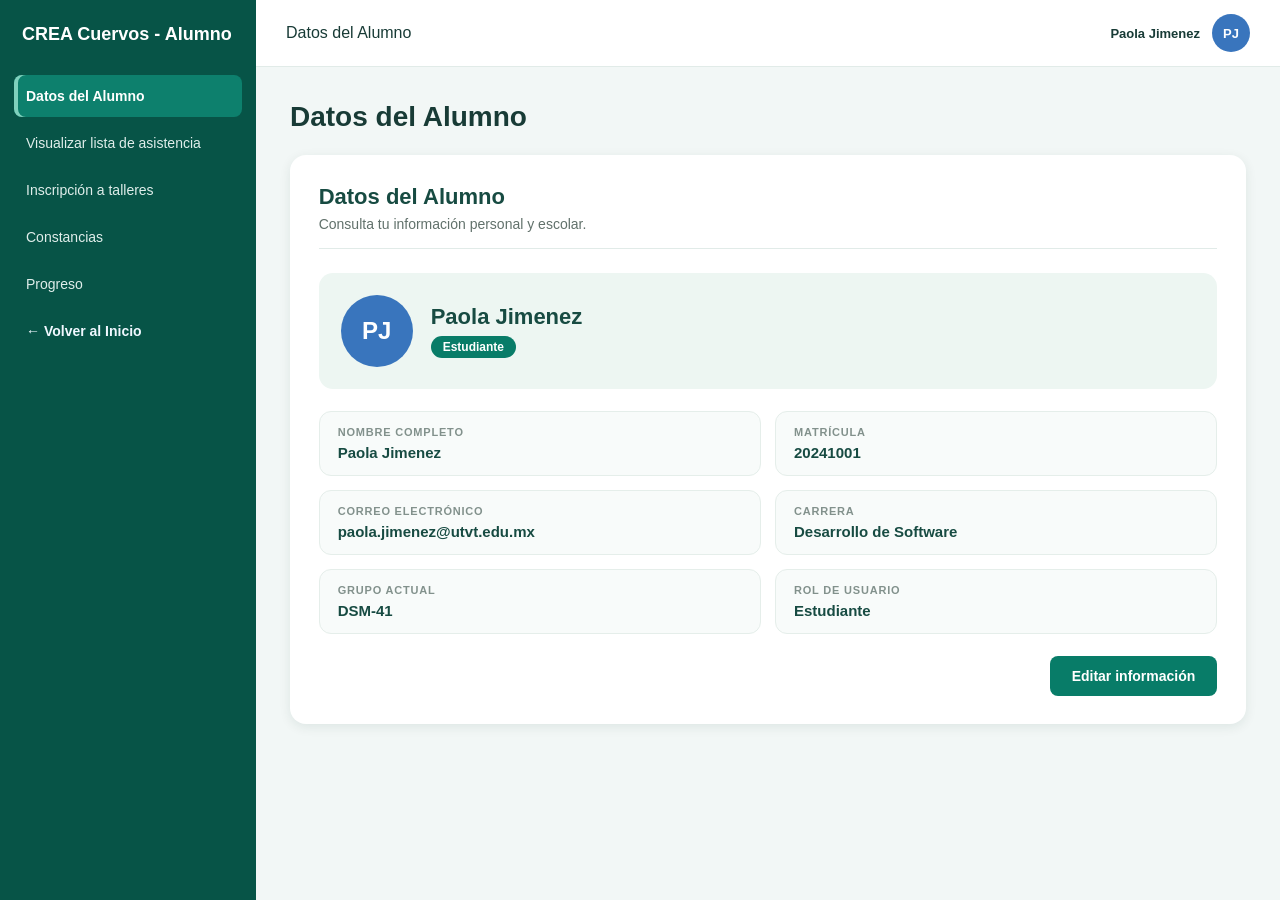
==== commit 436a3ebb: "Correccion de tarjetas superpuestas" ====
--- a/alumno.html
+++ b/alumno.html
@@ -22,6 +22,9 @@
             href="#"
             >Visualizar lista de asistencia</a
           >
+          <a class="opcion" data-titulo="Inscripción" href="#">
+            Inscripción a talleres
+          </a>
           <details>
             <summary>Constancias</summary>
             <div class="subopciones">
@@ -257,6 +260,204 @@
                   class="categoria-evento"
                 >
                   Información actualizada correctamente. ✔
+                </p>
+              </form>
+            </div>
+          </div>
+          <!-- TARJETA: INSCRIPCIÓN A TALLERES -->
+
+          <div
+            class="tarjeta"
+            id="tarjeta-inscripcion"
+            style="display: none"
+          >
+            <div class="encabezado-tarjeta">
+              <h2>Inscripción a talleres</h2>
+              <p>
+                Consulta los talleres disponibles y regístrate en el que más te
+                interese.
+              </p>
+            </div>
+            <div class="tabla-contenedor">
+              <table class="tabla-estudiante tabla-inscripcion">
+                <thead>
+                  <tr>
+                    <th>Taller</th>
+                    <th>Categoría</th>
+                    <th>Instructor</th>
+                    <th>Días</th>
+                    <th>Horario</th>
+                    <th>Acción</th>
+                  </tr>
+                </thead>
+                <tbody>
+                  <tr>
+                    <td><strong>Danza y baile</strong></td>
+                    <td>Cultural</td>
+                    <td>José Pablo Hernández Sánchez</td>
+                    <td>Lunes, martes y jueves</td>
+                    <td>Consultar horarios</td>
+                    <td>
+                      <button type="button" class="btn-registrarse">
+                        Registrarse
+                      </button>
+                    </td>
+                  </tr>
+                  <tr>
+                    <td><strong>Teatro</strong></td>
+                    <td>Cultural</td>
+                    <td>Aldo Colín Suárez</td>
+                    <td>Martes, miércoles y viernes</td>
+                    <td>Consultar horarios</td>
+                    <td>
+                      <button type="button" class="btn-registrarse">
+                        Registrarse
+                      </button>
+                    </td>
+                  </tr>
+                  <tr>
+                    <td><strong>Música</strong></td>
+                    <td>Cultural</td>
+                    <td>José Arturo Guerra Pérez</td>
+                    <td>Lunes, miércoles y jueves</td>
+                    <td>Consultar horarios</td>
+                    <td>
+                      <button type="button" class="btn-registrarse">
+                        Registrarse
+                      </button>
+                    </td>
+                  </tr>
+                  <tr>
+                    <td><strong>Ortografía y redacción</strong></td>
+                    <td>Cultural</td>
+                    <td>Giovanna Alejandra Garduño Zepeda</td>
+                    <td>Martes, miércoles y jueves</td>
+                    <td>Consultar horarios</td>
+                    <td>
+                      <button type="button" class="btn-registrarse">
+                        Registrarse
+                      </button>
+                    </td>
+                  </tr>
+                  <tr>
+                    <td><strong>Artes visuales</strong></td>
+                    <td>Cultural</td>
+                    <td>Mauricio Torres Bernal</td>
+                    <td>Lunes, miércoles y viernes</td>
+                    <td>Consultar horarios</td>
+                    <td>
+                      <button type="button" class="btn-registrarse">
+                        Registrarse
+                      </button>
+                    </td>
+                  </tr>
+                  <tr>
+                    <td><strong>Fútbol soccer</strong></td>
+                    <td>Deportivo</td>
+                    <td>Rubén Salvador Martínez Reyes</td>
+                    <td>Martes a viernes</td>
+                    <td>Consultar horarios</td>
+                    <td>
+                      <button type="button" class="btn-registrarse">
+                        Registrarse
+                      </button>
+                    </td>
+                  </tr>
+                  <tr>
+                    <td><strong>Voleibol</strong></td>
+                    <td>Deportivo</td>
+                    <td>Patricia Rico Peñaloza</td>
+                    <td>Lunes, martes, miércoles y viernes</td>
+                    <td>Consultar horarios</td>
+                    <td>
+                      <button type="button" class="btn-registrarse">
+                        Registrarse
+                      </button>
+                    </td>
+                  </tr>
+                </tbody>
+              </table>
+            </div>
+          </div>
+          <!-- TARJETA SUPERPUESTA: CONFIRMAR INSCRIPCIÓN -->
+          <div id="visor-inscripcion" class="tarjeta-superpuesta">
+            <div class="contenido-superpuesto">
+              <div class="encabezado-superpuesto">
+                <h2>Confirmar inscripción</h2>
+                <button
+                  type="button"
+                  id="cerrar-inscripcion"
+                  class="btn-cerrar-superpuesto"
+                >
+                  ✕ Cerrar
+                </button>
+              </div>
+              <form id="formulario-inscripcion" class="formulario">
+                <p style="color: #718780; font-size: 14px">
+                  Revisa que los datos de tu inscripción sean correctos.
+                </p>
+                <h3>Datos del alumno</h3>
+                <div class="datos-usuario">
+                  <div class="dato">
+                    <label>Nombre completo</label>
+                    <p>Paola Jimenez</p>
+                  </div>
+                  <div class="dato">
+                    <label>Matrícula</label>
+                    <p>20241001</p>
+                  </div>
+                  <div class="dato">
+                    <label>Grupo actual</label>
+                    <p>DSM-41</p>
+                  </div>
+                  <div class="dato">
+                    <label>Correo electrónico</label>
+                    <p>paola.jimenez@utvt.edu.mx</p>
+                  </div>
+                </div>
+                <h3 style="margin-top: 15px">Datos del taller</h3>
+                <div class="datos-usuario">
+                  <div class="dato">
+                    <label>Taller seleccionado</label>
+                    <p id="inscripcion-taller"></p>
+                  </div>
+                  <div class="dato">
+                    <label>Categoría</label>
+                    <p id="inscripcion-categoria"></p>
+                  </div>
+                  <div class="dato">
+                    <label>Instructor</label>
+                    <p id="inscripcion-instructor"></p>
+                  </div>
+                  <div class="dato">
+                    <label>Días</label>
+                    <p id="inscripcion-dias"></p>
+                  </div>
+                  <div class="dato">
+                    <label>Horario</label>
+                    <p id="inscripcion-horario"></p>
+                  </div>
+                </div>
+                <div class="acciones-superpuestas">
+                  <button
+                    type="submit"
+                    class="btn-principal"
+                    id="btn-confirmar-inscripcion"
+                  >
+                    Confirmar inscripción
+                  </button>
+                </div>
+                <p
+                  id="mensaje-inscripcion"
+                  style="
+                    display: none;
+                    font-size: 18px;
+                    font-weight: bold;
+                    font-style: italic;
+                  "
+                  class="categoria-evento"
+                >
+                  ¡Tu inscripción al taller se ha realizado correctamente! ✔
                 </p>
               </form>
             </div>
@@ -548,5 +749,55 @@
         mensajeEditarInformacion.style.display = "block";
       });
     </script>
+
+    <!-- FUNCIONAMIENTO DE INSCRIPCIÓN A TALLERES -->
+
+    <script>
+      const botonesRegistro = document.querySelectorAll(".btn-registrarse");
+      const visorInscripcion = document.getElementById("visor-inscripcion");
+      const cerrarInscripcion = document.getElementById("cerrar-inscripcion");
+      const formularioInscripcion = document.getElementById(
+        "formulario-inscripcion",
+      );
+      const mensajeInscripcion = document.getElementById("mensaje-inscripcion");
+      const botonConfirmarInscripcion = document.getElementById(
+        "btn-confirmar-inscripcion",
+      );
+
+      // Abrir tarjeta y mostrar los datos del taller seleccionado
+      botonesRegistro.forEach(function (boton) {
+        boton.addEventListener("click", function () {
+          const fila = this.closest("tr");
+          const datos = fila.querySelectorAll("td");
+
+          document.getElementById("inscripcion-taller").textContent =
+            datos[0].textContent.trim();
+          document.getElementById("inscripcion-categoria").textContent =
+            datos[1].textContent.trim();
+          document.getElementById("inscripcion-instructor").textContent =
+            datos[2].textContent.trim();
+          document.getElementById("inscripcion-dias").textContent =
+            datos[3].textContent.trim();
+          document.getElementById("inscripcion-horario").textContent =
+            datos[4].textContent.trim();
+
+          mensajeInscripcion.style.display = "none";
+          botonConfirmarInscripcion.style.display = "block";
+          visorInscripcion.style.display = "flex";
+        });
+      });
+
+      // Cerrar tarjeta
+      cerrarInscripcion.addEventListener("click", function () {
+        visorInscripcion.style.display = "none";
+      });
+
+      // Confirmar inscripción
+      formularioInscripcion.addEventListener("submit", function (event) {
+        event.preventDefault();
+        mensajeInscripcion.style.display = "block";
+        botonConfirmarInscripcion.style.display = "none";
+      });
+    </script>
   </body>
 </html>
--- a/style.css
+++ b/style.css
@@ -1173,8 +1173,7 @@
     transition: none !important;
   }
 }
-
-   TARJETAS SUPERPUESTAS REUTILIZABLES
+/*TARJETAS SUPERPUESTAS */
 .tarjeta-superpuesta {
     display: none;
     position: fixed;
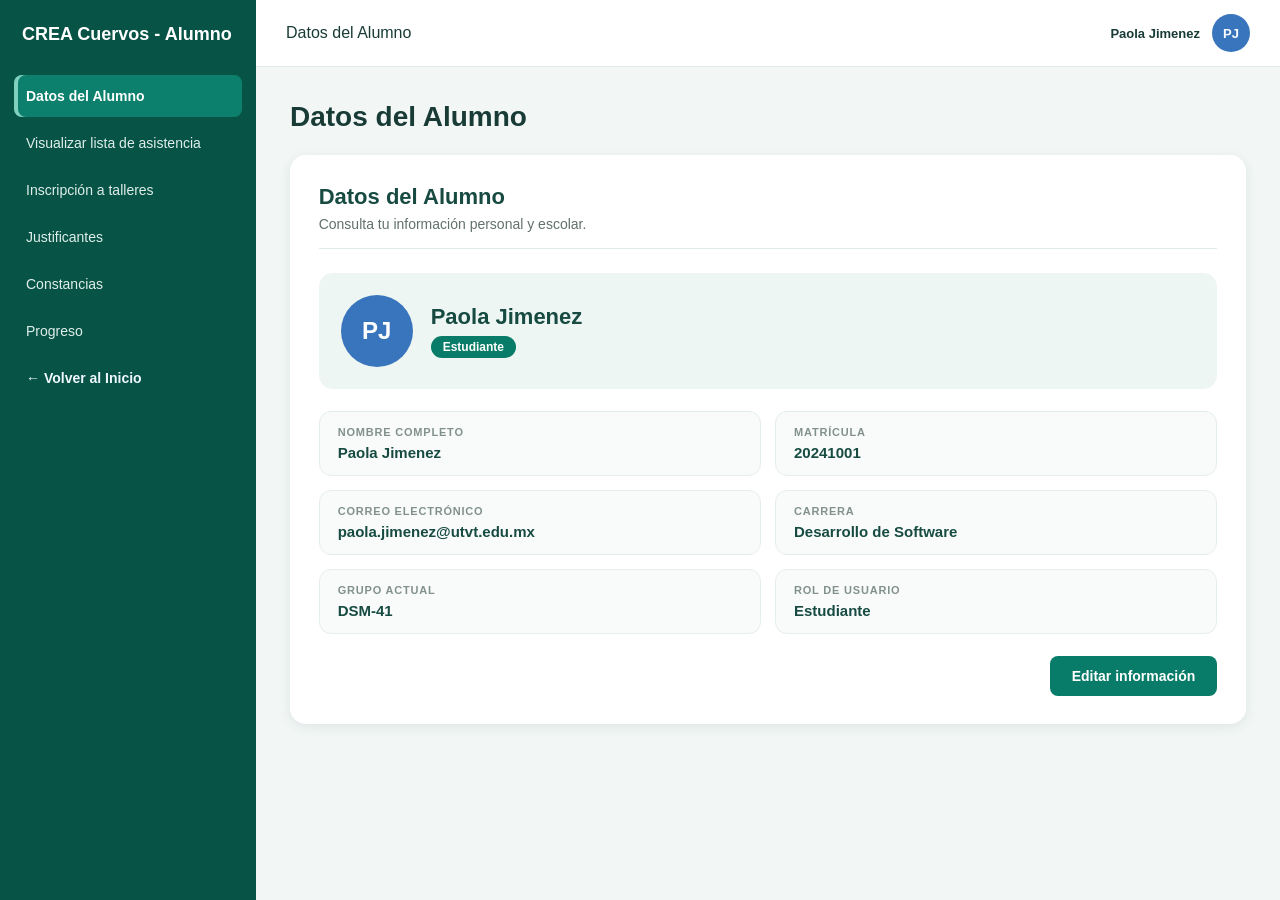
==== commit 626a0cbe: "Enhance alumno.html with new features and fixes" ====
--- a/alumno.html
+++ b/alumno.html
@@ -26,6 +26,17 @@
             Inscripción a talleres
           </a>
           <details>
+            <summary>Justificantes</summary>
+            <div class="subopciones">
+              <a class="opcion" data-titulo="Solicitar justificación" href="#"
+                >Solicitar justificación</a
+              >
+              <a class="opcion" data-titulo="Estado de justificación" href="#"
+                >Estado de justificación</a
+              >
+            </div>
+          </details>
+          <details>
             <summary>Constancias</summary>
             <div class="subopciones">
               <a class="opcion" data-titulo="Ver mis constancias" href="#"
@@ -63,8 +74,8 @@
             <span id="seccion">Datos del Alumno</span>
           </div>
           <div class="usuario">
-            <span>Paola Jimenez</span>
-            <div class="avatar">PJ</div>
+            <span id="header-nombre-alumno">Paola Jimenez</span>
+            <div class="avatar" id="header-iniciales-alumno">PJ</div>
           </div>
         </header>
         <section class="contenido">
@@ -80,36 +91,36 @@
             </div>
             <div class="perfil-usuario">
               <div class="perfil-encabezado">
-                <div class="avatar-usuario">PJ</div>
+                <div class="avatar-usuario" id="perfil-iniciales-alumno">PJ</div>
                 <div>
-                  <h3>Paola Jimenez</h3>
-                  <span>Estudiante</span>
+                  <h3 id="perfil-nombre-alumno">Paola Jimenez</h3>
+                  <span id="perfil-rol-alumno">Estudiante</span>
                 </div>
               </div>
               <div class="datos-usuario">
                 <div class="dato">
                   <label>Nombre completo</label>
-                  <p>Paola Jimenez</p>
+                  <p id="dato-nombre">Paola Jimenez</p>
                 </div>
                 <div class="dato">
                   <label>Matrícula</label>
-                  <p>20241001</p>
+                  <p id="dato-matricula">20241001</p>
                 </div>
                 <div class="dato">
                   <label>Correo electrónico</label>
-                  <p>paola.jimenez@utvt.edu.mx</p>
+                  <p id="dato-correo">paola.jimenez@utvt.edu.mx</p>
                 </div>
                 <div class="dato">
                   <label>Carrera</label>
-                  <p>Desarrollo de Software</p>
+                  <p id="dato-carrera">Desarrollo de Software</p>
                 </div>
                 <div class="dato">
                   <label>Grupo Actual</label>
-                  <p>DSM-41</p>
+                  <p id="dato-grupo">DSM-41</p>
                 </div>
                 <div class="dato">
                   <label>Rol de usuario</label>
-                  <p>Estudiante</p>
+                  <p id="dato-rol">Estudiante</p>
                 </div>
               </div>
               <div class="acciones-perfil">
@@ -123,6 +134,7 @@
               </div>
             </div>
           </div>
+
           <div
             class="tarjeta"
             id="tarjeta-visualizar-lista-de-asistencia"
@@ -135,12 +147,12 @@
             <div class="resumen-asistencia">
               <div>
                 <span>Asistencia general</span>
-                <strong>85%</strong>
+                <strong id="porcentaje-asistencia-alumno">85%</strong>
               </div>
               <div class="barra-progreso">
-                <div style="width: 85%"></div>
-              </div>
-              <small>17 de 20 sesiones asistidas</small>
+                <div id="barra-asistencia-alumno" style="width: 85%"></div>
+              </div>
+              <small id="detalle-asistencia-alumno">17 de 20 sesiones asistidas</small>
             </div>
             <h3>Registro de asistencia</h3>
             <div class="tabla-contenedor">
@@ -152,44 +164,88 @@
                     <th>Porcentaje</th>
                   </tr>
                 </thead>
-                <tbody>
+                <tbody id="tbody-asistencia-alumno">
                   <tr>
                     <td>05/10/2026</td>
                     <td><span class="estado presente">Presente</span></td>
                     <td>100%</td>
                   </tr>
-                  <tr>
-                    <td>08/10/2026</td>
-                    <td><span class="estado presente">Presente</span></td>
-                    <td>100%</td>
-                  </tr>
-                  <tr>
-                    <td>12/10/2026</td>
-                    <td><span class="estado ausente">Ausente</span></td>
-                    <td>0%</td>
-                  </tr>
-                  <tr>
-                    <td>15/10/2026</td>
-                    <td><span class="estado presente">Presente</span></td>
-                    <td>100%</td>
-                  </tr>
-                  <tr>
-                    <td>19/10/2026</td>
-                    <td><span class="estado presente">Presente</span></td>
-                    <td>100%</td>
-                  </tr>
                 </tbody>
               </table>
             </div>
           </div>
 
+          <!-- TARJETA: SOLICITAR JUSTIFICACIÓN -->
+          <div
+            class="tarjeta"
+            id="tarjeta-solicitar-justificacion"
+            style="display: none"
+          >
+            <div class="encabezado-tarjeta">
+              <h2>Solicitar justificación de asistencia</h2>
+              <p>Envía la fecha de tu falta y tu justificante en formato PDF.</p>
+            </div>
+            <form id="formulario-solicitar-justificacion" class="formulario" enctype="multipart/form-data">
+              <label for="just-nombre">Nombre del alumno</label>
+              <input type="text" id="just-nombre" name="nombre" value="Paola Jimenez" required />
+
+              <label for="just-fecha">Fecha de la falta</label>
+              <input type="date" id="just-fecha" name="fecha" required />
+
+              <label for="just-archivo">Justificante (archivo PDF)</label>
+              <input type="file" id="just-archivo" name="justificante" accept=".pdf,application/pdf" required />
+
+              <div class="acciones-formulario">
+                <button type="submit" class="btn-principal">Enviar solicitud</button>
+              </div>
+
+              <p
+                id="mensaje-solicitud-justificacion"
+                style="display: none; font-size: 18px; font-weight: bold; font-style: italic;"
+                class="categoria-evento"
+              >
+                Solicitud de justificación enviada correctamente. ✔
+              </p>
+            </form>
+          </div>
+
+          <!-- TARJETA: ESTADO DE JUSTIFICACIÓN -->
+          <div
+            class="tarjeta"
+            id="tarjeta-estado-de-justificacion"
+            style="display: none"
+          >
+            <div class="encabezado-tarjeta">
+              <h2>Estado de justificación</h2>
+              <p>Consulta el dictamen y observaciones de tus justificantes.</p>
+            </div>
+            <div class="tabla-contenedor">
+              <table class="tabla-estudiante">
+                <thead>
+                  <tr>
+                    <th>Fecha</th>
+                    <th>Justificante</th>
+                    <th>Estado</th>
+                    <th>Observaciones</th>
+                  </tr>
+                </thead>
+                <tbody id="tbody-estado-justificacion">
+                  <tr>
+                    <td>12/10/2026</td>
+                    <td>Constancia médica.pdf</td>
+                    <td><span class="estado pendiente">Pendiente</span></td>
+                    <td>En revisión</td>
+                  </tr>
+                </tbody>
+              </table>
+            </div>
+          </div>
+
           <!-- TARJETA SUPERPUESTA: EDITAR INFORMACIÓN -->
-
           <div id="tarjeta-editar-informacion" class="tarjeta-superpuesta">
             <div class="contenido-superpuesto">
               <div class="encabezado-superpuesto">
                 <h2>Editar información</h2>
-
                 <button
                   type="button"
                   id="cerrar-editar-informacion"
@@ -201,38 +257,29 @@
 
               <form id="formulario-editar-informacion" class="formulario">
                 <p style="color: #718780; font-size: 14px; margin: 0">
-                  Actualiza tu correo electrónico y el grupo al que perteneces.
-                  Los demás datos de tu perfil no se pueden modificar.
+                  Actualiza tu correo electrónico, carrera y el grupo al que perteneces.
                 </p>
 
-                <!-- Correo electrónico -->
                 <label for="editar-correo"> Correo electrónico </label>
-
                 <input
                   type="email"
                   id="editar-correo"
-                  value="paola.jimenez@utvtol.edu.mx"
+                  value="paola.jimenez@utvt.edu.mx"
                   placeholder="Ingresa tu correo electrónico"
                   required
                 />
 
                 <label for="editar-carrera"> Carrera </label>
-
                 <select id="editar-carrera" required>
                   <option value="">Selecciona tu carrera</option>
-                  <option value="Paramedico" selected>Paramédico</option>
-                  <option value="Infraestructura de Redes">
-                    Infraestructura de Redes
-                  </option>
+                  <option value="Desarrollo de Software" selected>Desarrollo de Software</option>
+                  <option value="Paramedico">Paramédico</option>
+                  <option value="Infraestructura de Redes">Infraestructura de Redes</option>
                   <option value="Mecatronica">Mecatrónica</option>
-                  <option value="Procesos Productivos">
-                    Procesos Productivos
-                  </option>
+                  <option value="Procesos Productivos">Procesos Productivos</option>
                 </select>
 
-                <!-- Grupo actual -->
                 <label for="editar-grupo"> Grupo actual </label>
-
                 <select id="editar-grupo" required>
                   <option value="">Selecciona tu grupo</option>
                   <option value="DSM-41" selected>DSM-41</option>
@@ -241,22 +288,15 @@
                   <option value="DSM-44">DSM-44</option>
                 </select>
 
-                <!-- Botón guardar -->
                 <div class="acciones-superpuestas">
                   <button type="submit" class="btn-principal">
                     Guardar cambios
                   </button>
                 </div>
 
-                <!-- Mensaje de confirmación -->
                 <p
                   id="mensaje-editar-informacion"
-                  style="
-                    display: none;
-                    font-size: 20px;
-                    font-weight: bold;
-                    font-style: italic;
-                  "
+                  style="display: none; font-size: 20px; font-weight: bold; font-style: italic;"
                   class="categoria-evento"
                 >
                   Información actualizada correctamente. ✔
@@ -264,8 +304,8 @@
               </form>
             </div>
           </div>
+
           <!-- TARJETA: INSCRIPCIÓN A TALLERES -->
-
           <div
             class="tarjeta"
             id="tarjeta-inscripcion"
@@ -352,6 +392,18 @@
                     </td>
                   </tr>
                   <tr>
+                    <td><strong>Diseño y dibujo artístico</strong></td>
+                    <td>Cultural</td>
+                    <td>Mauricio Torres Bernal</td>
+                    <td>Lunes y miércoles</td>
+                    <td>10:00 AM - 12:00 PM</td>
+                    <td>
+                      <button type="button" class="btn-registrarse">
+                        Registrarse
+                      </button>
+                    </td>
+                  </tr>
+                  <tr>
                     <td><strong>Fútbol soccer</strong></td>
                     <td>Deportivo</td>
                     <td>Rubén Salvador Martínez Reyes</td>
@@ -379,6 +431,7 @@
               </table>
             </div>
           </div>
+
           <!-- TARJETA SUPERPUESTA: CONFIRMAR INSCRIPCIÓN -->
           <div id="visor-inscripcion" class="tarjeta-superpuesta">
             <div class="contenido-superpuesto">
@@ -400,19 +453,19 @@
                 <div class="datos-usuario">
                   <div class="dato">
                     <label>Nombre completo</label>
-                    <p>Paola Jimenez</p>
+                    <p id="insc-alumno-nombre">Paola Jimenez</p>
                   </div>
                   <div class="dato">
                     <label>Matrícula</label>
-                    <p>20241001</p>
+                    <p id="insc-alumno-matricula">20241001</p>
                   </div>
                   <div class="dato">
                     <label>Grupo actual</label>
-                    <p>DSM-41</p>
+                    <p id="insc-alumno-grupo">DSM-41</p>
                   </div>
                   <div class="dato">
                     <label>Correo electrónico</label>
-                    <p>paola.jimenez@utvt.edu.mx</p>
+                    <p id="insc-alumno-correo">paola.jimenez@utvt.edu.mx</p>
                   </div>
                 </div>
                 <h3 style="margin-top: 15px">Datos del taller</h3>
@@ -449,12 +502,7 @@
                 </div>
                 <p
                   id="mensaje-inscripcion"
-                  style="
-                    display: none;
-                    font-size: 18px;
-                    font-weight: bold;
-                    font-style: italic;
-                  "
+                  style="display: none; font-size: 18px; font-weight: bold; font-style: italic;"
                   class="categoria-evento"
                 >
                   ¡Tu inscripción al taller se ha realizado correctamente! ✔
@@ -462,6 +510,7 @@
               </form>
             </div>
           </div>
+
           <div
             class="tarjeta"
             id="tarjeta-ver-mis-constancias"
@@ -476,56 +525,32 @@
                 <thead>
                   <tr>
                     <th>Constancia</th>
-                    <th>Cuatrimestre</th>
+                    <th>Taller</th>
                     <th>Fecha de emisión</th>
                     <th>Acciones</th>
                   </tr>
                 </thead>
-                <tbody>
-                  <tr>
-                    <td>Introducción a la música</td>
-                    <td>Primero</td>
-                    <td>Marzo 2026</td>
+                <tbody id="tbody-constancias-alumno">
+                  <tr>
+                    <td>Constancia de taller</td>
+                    <td>Diseño y dibujo artístico</td>
+                    <td>Octubre 2026</td>
                     <td>
-                      <button type="button" class="btn-ver ver-mi-constancia">
+                      <button type="button" class="btn-ver ver-mi-constancia" data-pdf="imgs/constacia.pdf">
                         Ver
                       </button>
                     </td>
                   </tr>
-
-                  <tr>
-                    <td>Fundamentos del dibujo</td>
-                    <td>Primero</td>
-                    <td>Abril 2026</td>
-                    <td>
-                      <button type="button" class="btn-ver ver-mi-constancia">
-                        Ver
-                      </button>
-                    </td>
-                  </tr>
-
-                  <tr>
-                    <td>Fotografía básica</td>
-                    <td>Segundo</td>
-                    <td>Agosto 2026</td>
-                    <td>
-                      <button type="button" class="btn-ver ver-mi-constancia">
-                        Ver
-                      </button>
-                    </td>
-                  </tr>
                 </tbody>
               </table>
             </div>
           </div>
 
           <!-- TARJETA SUPERPUESTA: VER MI CONSTANCIA -->
-
           <div id="visor-mi-constancia" class="tarjeta-superpuesta">
             <div class="contenido-superpuesto contenido-superpuesto--documento">
               <div class="encabezado-superpuesto">
                 <h2>Visualización de constancia</h2>
-
                 <button
                   type="button"
                   id="cerrar-mi-constancia"
@@ -534,7 +559,6 @@
                   ✕ Cerrar
                 </button>
               </div>
-
               <iframe
                 id="pdf-mi-constancia"
                 src="imgs/constacia.pdf"
@@ -543,6 +567,7 @@
               </iframe>
             </div>
           </div>
+
           <div
             class="tarjeta"
             id="tarjeta-taller-actual-y-avance"
@@ -553,52 +578,43 @@
               <p>Consulta la información y el avance de tu taller actual.</p>
             </div>
             <div class="grid-progreso">
-              <!-- TARJETA DEL TALLER -->
               <div class="tarjeta-progreso taller-principal">
                 <div class="icono-progreso">🎨</div>
                 <span class="etiqueta-taller">TALLER ACTUAL</span>
-                <h3>Diseño y dibujo artístico</h3>
+                <h3 id="progreso-taller-nombre">Diseño y dibujo artístico</h3>
                 <span class="estado presente">Inscrito</span>
               </div>
-              <!-- TARJETA DEL INSTRUCTOR -->
               <div class="tarjeta-progreso">
                 <div class="icono-progreso">👩‍🏫</div>
                 <h3>Instructor</h3>
-                <p>María González</p>
+                <p>Mauricio Torres Bernal</p>
                 <small>Responsable del taller</small>
               </div>
-              <!-- TARJETA DEL HORARIO -->
               <div class="tarjeta-progreso">
                 <div class="icono-progreso">🕒</div>
                 <h3>Horario</h3>
                 <p>Lunes y miércoles</p>
                 <small>10:00 AM - 12:00 PM</small>
               </div>
-              <!-- TARJETA DEL PERIODO -->
               <div class="tarjeta-progreso">
                 <div class="icono-progreso">📅</div>
                 <h3>Periodo</h3>
                 <p>Septiembre - Diciembre</p>
                 <small>2026</small>
               </div>
-              <!-- TARJETA DE ASISTENCIA -->
               <div class="tarjeta-progreso tarjeta-asistencia">
                 <div class="icono-progreso">📊</div>
                 <h3>Porcentaje de asistencia</h3>
-                <div class="porcentaje-grande">85%</div>
+                <div class="porcentaje-grande" id="progreso-porcentaje">85%</div>
                 <div class="barra-progreso">
-                  <div style="width: 85%"></div>
-                </div>
-                <small>17 de 20 sesiones asistidas</small>
-              </div>
-              <!-- TARJETA DEL PROYECTO -->
+                  <div id="progreso-barra" style="width: 85%"></div>
+                </div>
+                <small id="progreso-detalle">17 de 20 sesiones asistidas</small>
+              </div>
               <div class="tarjeta-progreso tarjeta-proyecto">
                 <div class="icono-progreso">📁</div>
                 <h3>Proyecto final</h3>
-                <p>
-                  Es necesario entregar un proyecto final para concluir el
-                  taller.
-                </p>
+                <p>Es necesario entregar un proyecto final para concluir el taller.</p>
                 <span class="estado pendiente">Pendiente de entrega</span>
               </div>
             </div>
@@ -606,42 +622,39 @@
         </section>
       </main>
     </div>
+
     <script>
       const opciones = document.querySelectorAll(".opcion");
       const titulo = document.getElementById("titulo");
       const seccion = document.getElementById("seccion");
       const tarjetas = document.querySelectorAll(".tarjeta");
-      // convertir nombre de la seccion en un id para las tarjetas
+
       function convertirASlug(texto) {
         return texto
-          .toLowerCase() // minusculas
-          .normalize("NFD") // quitar acento
-          .replace(/[\u0300-\u036f]/g, "") // quitar acento
-          .replace(/[^a-z0-9]+/g, "-") // cambiar espacios por guiones
-          .replace(/^-|-$/g, ""); // eliminar guion al final
+          .toLowerCase()
+          .normalize("NFD")
+          .replace(/[\u0300-\u036f]/g, "")
+          .replace(/[^a-z0-9]+/g, "-")
+          .replace(/^-|-$/g, "");
       }
-      // Detectar seleccion
+
       opciones.forEach((opcion) => {
         opcion.addEventListener("click", function (event) {
           event.preventDefault();
-          // encontrar tarjeta seleccionada
           const nombre = this.dataset.titulo;
           const idTarjeta = "tarjeta-" + convertirASlug(nombre);
-          // cambiar titulo a la tarjeta seleccionada
           titulo.textContent = nombre;
           seccion.textContent = nombre;
-          // oculta todas las tarjetas
           tarjetas.forEach((tarjeta) => {
             tarjeta.style.display = "none";
           });
-          // muestra solo la tarjeta seleccionada
           const tarjetaSeleccionada = document.getElementById(idTarjeta);
           if (tarjetaSeleccionada) {
             tarjetaSeleccionada.style.display = "block";
           }
-          // cambiar color a la tarjeta seleccionada
           opciones.forEach((elemento) => elemento.classList.remove("activa"));
           this.classList.add("activa");
+          cargarDatosAlumno();
 
           if (window.innerWidth <= 760) {
             document.querySelector(".sidebar").classList.remove("is-open");
@@ -653,151 +666,208 @@
 
       const menuToggle = document.querySelector(".menu-toggle");
       const sidebar = document.querySelector(".sidebar");
-
       if (menuToggle && sidebar) {
         menuToggle.addEventListener("click", () => {
           const isOpen = sidebar.classList.toggle("is-open");
           document.body.classList.toggle("menu-open", isOpen);
           menuToggle.setAttribute("aria-expanded", String(isOpen));
         });
-
-        document.addEventListener("click", (event) => {
-          const isMobile = window.innerWidth <= 760;
-          if (!isMobile) return;
-
-          const clickedToggle = menuToggle.contains(event.target);
-          const clickedSidebar = sidebar.contains(event.target);
-
-          if (!clickedToggle && !clickedSidebar && sidebar.classList.contains("is-open")) {
-            sidebar.classList.remove("is-open");
-            document.body.classList.remove("menu-open");
-            menuToggle.setAttribute("aria-expanded", "false");
+      }
+
+      const sesionGuardada = JSON.parse(sessionStorage.getItem("creaAlumno") || "null");
+      let matriculaActiva = sesionGuardada?.matricula || "20241001";
+
+      async function cargarDatosAlumno() {
+        try {
+          const res = await fetch(`api.php?action=datos_alumno&matricula=${encodeURIComponent(matriculaActiva)}`);
+          const data = await res.json();
+          if (!data.ok || !data.alumno) return;
+
+          const al = data.alumno;
+          const iniciales = al.nombre.split(/\s+/).slice(0, 2).map(p => p[0]).join("").toUpperCase();
+
+          document.getElementById("header-nombre-alumno").textContent = al.nombre;
+          document.getElementById("header-iniciales-alumno").textContent = iniciales;
+          document.getElementById("perfil-iniciales-alumno").textContent = iniciales;
+          document.getElementById("perfil-nombre-alumno").textContent = al.nombre;
+          document.getElementById("perfil-rol-alumno").textContent = al.rol || "Estudiante";
+          document.getElementById("dato-nombre").textContent = al.nombre;
+          document.getElementById("dato-matricula").textContent = al.matricula;
+          document.getElementById("dato-correo").textContent = al.correo;
+          document.getElementById("dato-carrera").textContent = al.carrera;
+          document.getElementById("dato-grupo").textContent = al.grupo;
+          document.getElementById("dato-rol").textContent = al.rol || "Estudiante";
+
+          document.getElementById("insc-alumno-nombre").textContent = al.nombre;
+          document.getElementById("insc-alumno-matricula").textContent = al.matricula;
+          document.getElementById("insc-alumno-grupo").textContent = al.grupo;
+          document.getElementById("insc-alumno-correo").textContent = al.correo;
+          document.getElementById("just-nombre").value = al.nombre;
+          document.getElementById("editar-correo").value = al.correo;
+          document.getElementById("editar-carrera").value = al.carrera;
+          document.getElementById("editar-grupo").value = al.grupo;
+
+          if (data.tallerActual) {
+            document.getElementById("progreso-taller-nombre").textContent = data.tallerActual;
           }
-        });
-
-        window.addEventListener("resize", () => {
-          if (window.innerWidth > 760) {
-            sidebar.classList.remove("is-open");
-            document.body.classList.remove("menu-open");
-            menuToggle.setAttribute("aria-expanded", "false");
+
+          if (Array.isArray(data.asistencias) && data.asistencias.length > 0) {
+            const total = data.asistencias.length;
+            const presentes = data.asistencias.filter(a => a.estado_asistencia === "Presente").length;
+            const pct = Math.round((presentes / total) * 100);
+
+            document.getElementById("porcentaje-asistencia-alumno").textContent = `${pct}%`;
+            document.getElementById("barra-asistencia-alumno").style.width = `${pct}%`;
+            document.getElementById("detalle-asistencia-alumno").textContent = `${presentes} de ${total} sesiones asistidas`;
+            document.getElementById("progreso-porcentaje").textContent = `${pct}%`;
+            document.getElementById("progreso-barra").style.width = `${pct}%`;
+            document.getElementById("progreso-detalle").textContent = `${presentes} de ${total} sesiones asistidas`;
+
+            document.getElementById("tbody-asistencia-alumno").innerHTML = data.asistencias.map(a => `
+              <tr>
+                <td>${a.fecha}</td>
+                <td><span class="estado ${a.estado_asistencia === "Presente" ? "presente" : "ausente"}">${a.estado_asistencia}</span></td>
+                <td>${a.estado_asistencia === "Presente" ? "100%" : "0%"}</td>
+              </tr>
+            `).join("");
           }
+
+          if (Array.isArray(data.justificaciones) && data.justificaciones.length > 0) {
+            document.getElementById("tbody-estado-justificacion").innerHTML = data.justificaciones.map(j => {
+              const clase = j.estado === "Aceptado" ? "presente" : (j.estado === "Rechazado" ? "ausente" : "pendiente");
+              return `
+                <tr>
+                  <td>${j.fecha}</td>
+                  <td>${j.justificante}</td>
+                  <td><span class="estado ${clase}">${j.estado}</span></td>
+                  <td>${j.observaciones || "—"}</td>
+                </tr>
+              `;
+            }).join("");
+          }
+
+          if (Array.isArray(data.constancias) && data.constancias.length > 0) {
+            document.getElementById("tbody-constancias-alumno").innerHTML = data.constancias.map(c => `
+              <tr>
+                <td>Constancia — ${c.taller}</td>
+                <td>${c.taller}</td>
+                <td>${c.fecha_emision}</td>
+                <td>
+                  <button type="button" class="btn-ver ver-mi-constancia" data-pdf="${c.constancia}">Ver</button>
+                </td>
+              </tr>
+            `).join("");
+            vincularVisorConstancias();
+          }
+        } catch (err) {
+          console.error(err);
+        }
+      }
+
+      const visorMiConstancia = document.getElementById("visor-mi-constancia");
+      const cerrarMiConstancia = document.getElementById("cerrar-mi-constancia");
+      const pdfMiConstancia = document.getElementById("pdf-mi-constancia");
+
+      function vincularVisorConstancias() {
+        document.querySelectorAll(".ver-mi-constancia").forEach(function (boton) {
+          boton.addEventListener("click", function () {
+            if (this.dataset.pdf) pdfMiConstancia.src = this.dataset.pdf;
+            visorMiConstancia.style.display = "flex";
+          });
         });
       }
-    </script>
-    <!-- FUNCIONAMIENTO DEL VISOR DE CONSTANCIAS -->
-    <script>
-      const botonesVerConstancia =
-        document.querySelectorAll(".ver-mi-constancia");
-
-      const visorMiConstancia = document.getElementById("visor-mi-constancia");
-
-      const cerrarMiConstancia = document.getElementById(
-        "cerrar-mi-constancia",
-      );
-
-      // Abrir visor de constancia
-      botonesVerConstancia.forEach(function (boton) {
-        boton.addEventListener("click", function () {
-          visorMiConstancia.style.display = "flex";
-        });
-      });
-
-      // Cerrar visor de constancia
-      cerrarMiConstancia.addEventListener("click", function () {
-        visorMiConstancia.style.display = "none";
-      });
-    </script>
-
-    <!-- FUNCIONAMIENTO DE EDITAR INFORMACIÓN -->
-    <script>
-      const abrirEditarInformacion = document.getElementById(
-        "abrir-editar-informacion",
-      );
-
-      const tarjetaEditarInformacion = document.getElementById(
-        "tarjeta-editar-informacion",
-      );
-
-      const cerrarEditarInformacion = document.getElementById(
-        "cerrar-editar-informacion",
-      );
-
-      const formularioEditarInformacion = document.getElementById(
-        "formulario-editar-informacion",
-      );
-
-      const mensajeEditarInformacion = document.getElementById(
-        "mensaje-editar-informacion",
-      );
-
-      // Abrir tarjeta
-      abrirEditarInformacion.addEventListener("click", function () {
+      vincularVisorConstancias();
+      cerrarMiConstancia.addEventListener("click", () => { visorMiConstancia.style.display = "none"; });
+
+      const abrirEditarInformacion = document.getElementById("abrir-editar-informacion");
+      const tarjetaEditarInformacion = document.getElementById("tarjeta-editar-informacion");
+      const cerrarEditarInformacion = document.getElementById("cerrar-editar-informacion");
+      const formularioEditarInformacion = document.getElementById("formulario-editar-informacion");
+      const mensajeEditarInformacion = document.getElementById("mensaje-editar-informacion");
+
+      abrirEditarInformacion.addEventListener("click", () => {
         mensajeEditarInformacion.style.display = "none";
-
         tarjetaEditarInformacion.style.display = "flex";
       });
-
-      // Cerrar tarjeta
-      cerrarEditarInformacion.addEventListener("click", function () {
-        tarjetaEditarInformacion.style.display = "none";
+      cerrarEditarInformacion.addEventListener("click", () => { tarjetaEditarInformacion.style.display = "none"; });
+
+      formularioEditarInformacion.addEventListener("submit", async function (event) {
+        event.preventDefault();
+        const fd = new FormData();
+        fd.append("action", "editar_alumno");
+        fd.append("matricula", matriculaActiva);
+        fd.append("correo", document.getElementById("editar-correo").value);
+        fd.append("carrera", document.getElementById("editar-carrera").value);
+        fd.append("grupo", document.getElementById("editar-grupo").value);
+
+        const res = await fetch("api.php", { method: "POST", body: fd });
+        const data = await res.json();
+        if (data.ok) {
+          mensajeEditarInformacion.style.display = "block";
+          cargarDatosAlumno();
+        }
       });
 
-      // Guardar cambios
-      formularioEditarInformacion.addEventListener("submit", function (event) {
-        event.preventDefault();
-
-        mensajeEditarInformacion.style.display = "block";
-      });
-    </script>
-
-    <!-- FUNCIONAMIENTO DE INSCRIPCIÓN A TALLERES -->
-
-    <script>
       const botonesRegistro = document.querySelectorAll(".btn-registrarse");
       const visorInscripcion = document.getElementById("visor-inscripcion");
       const cerrarInscripcion = document.getElementById("cerrar-inscripcion");
-      const formularioInscripcion = document.getElementById(
-        "formulario-inscripcion",
-      );
+      const formularioInscripcion = document.getElementById("formulario-inscripcion");
       const mensajeInscripcion = document.getElementById("mensaje-inscripcion");
-      const botonConfirmarInscripcion = document.getElementById(
-        "btn-confirmar-inscripcion",
-      );
-
-      // Abrir tarjeta y mostrar los datos del taller seleccionado
+      const botonConfirmarInscripcion = document.getElementById("btn-confirmar-inscripcion");
+
       botonesRegistro.forEach(function (boton) {
         boton.addEventListener("click", function () {
           const fila = this.closest("tr");
           const datos = fila.querySelectorAll("td");
-
-          document.getElementById("inscripcion-taller").textContent =
-            datos[0].textContent.trim();
-          document.getElementById("inscripcion-categoria").textContent =
-            datos[1].textContent.trim();
-          document.getElementById("inscripcion-instructor").textContent =
-            datos[2].textContent.trim();
-          document.getElementById("inscripcion-dias").textContent =
-            datos[3].textContent.trim();
-          document.getElementById("inscripcion-horario").textContent =
-            datos[4].textContent.trim();
-
+          document.getElementById("inscripcion-taller").textContent = datos[0].textContent.trim();
+          document.getElementById("inscripcion-categoria").textContent = datos[1].textContent.trim();
+          document.getElementById("inscripcion-instructor").textContent = datos[2].textContent.trim();
+          document.getElementById("inscripcion-dias").textContent = datos[3].textContent.trim();
+          document.getElementById("inscripcion-horario").textContent = datos[4].textContent.trim();
           mensajeInscripcion.style.display = "none";
           botonConfirmarInscripcion.style.display = "block";
           visorInscripcion.style.display = "flex";
         });
       });
-
-      // Cerrar tarjeta
-      cerrarInscripcion.addEventListener("click", function () {
-        visorInscripcion.style.display = "none";
+      cerrarInscripcion.addEventListener("click", () => { visorInscripcion.style.display = "none"; });
+
+      formularioInscripcion.addEventListener("submit", async function (event) {
+        event.preventDefault();
+        const tallerSeleccionado = document.getElementById("inscripcion-taller").textContent.trim();
+        const fd = new FormData();
+        fd.append("action", "inscribir_taller");
+        fd.append("matricula", matriculaActiva);
+        fd.append("taller", tallerSeleccionado);
+
+        const res = await fetch("api.php", { method: "POST", body: fd });
+        const data = await res.json();
+        if (data.ok) {
+          mensajeInscripcion.style.display = "block";
+          botonConfirmarInscripcion.style.display = "none";
+          cargarDatosAlumno();
+        }
       });
 
-      // Confirmar inscripción
-      formularioInscripcion.addEventListener("submit", function (event) {
+      document.getElementById("formulario-solicitar-justificacion").addEventListener("submit", async function (event) {
         event.preventDefault();
-        mensajeInscripcion.style.display = "block";
-        botonConfirmarInscripcion.style.display = "none";
+        const fd = new FormData(this);
+        fd.append("action", "solicitar_justificante");
+        fd.append("matricula", matriculaActiva);
+        fd.append("taller", document.getElementById("progreso-taller-nombre").textContent.trim());
+
+        const res = await fetch("api.php", { method: "POST", body: fd });
+        const data = await res.json();
+        if (data.ok) {
+          document.getElementById("mensaje-solicitud-justificacion").style.display = "block";
+          this.reset();
+          document.getElementById("just-nombre").value = document.getElementById("dato-nombre").textContent;
+          cargarDatosAlumno();
+        } else {
+          alert(data.error || "No se pudo enviar el justificante.");
+        }
       });
+
+      cargarDatosAlumno();
     </script>
   </body>
 </html>
